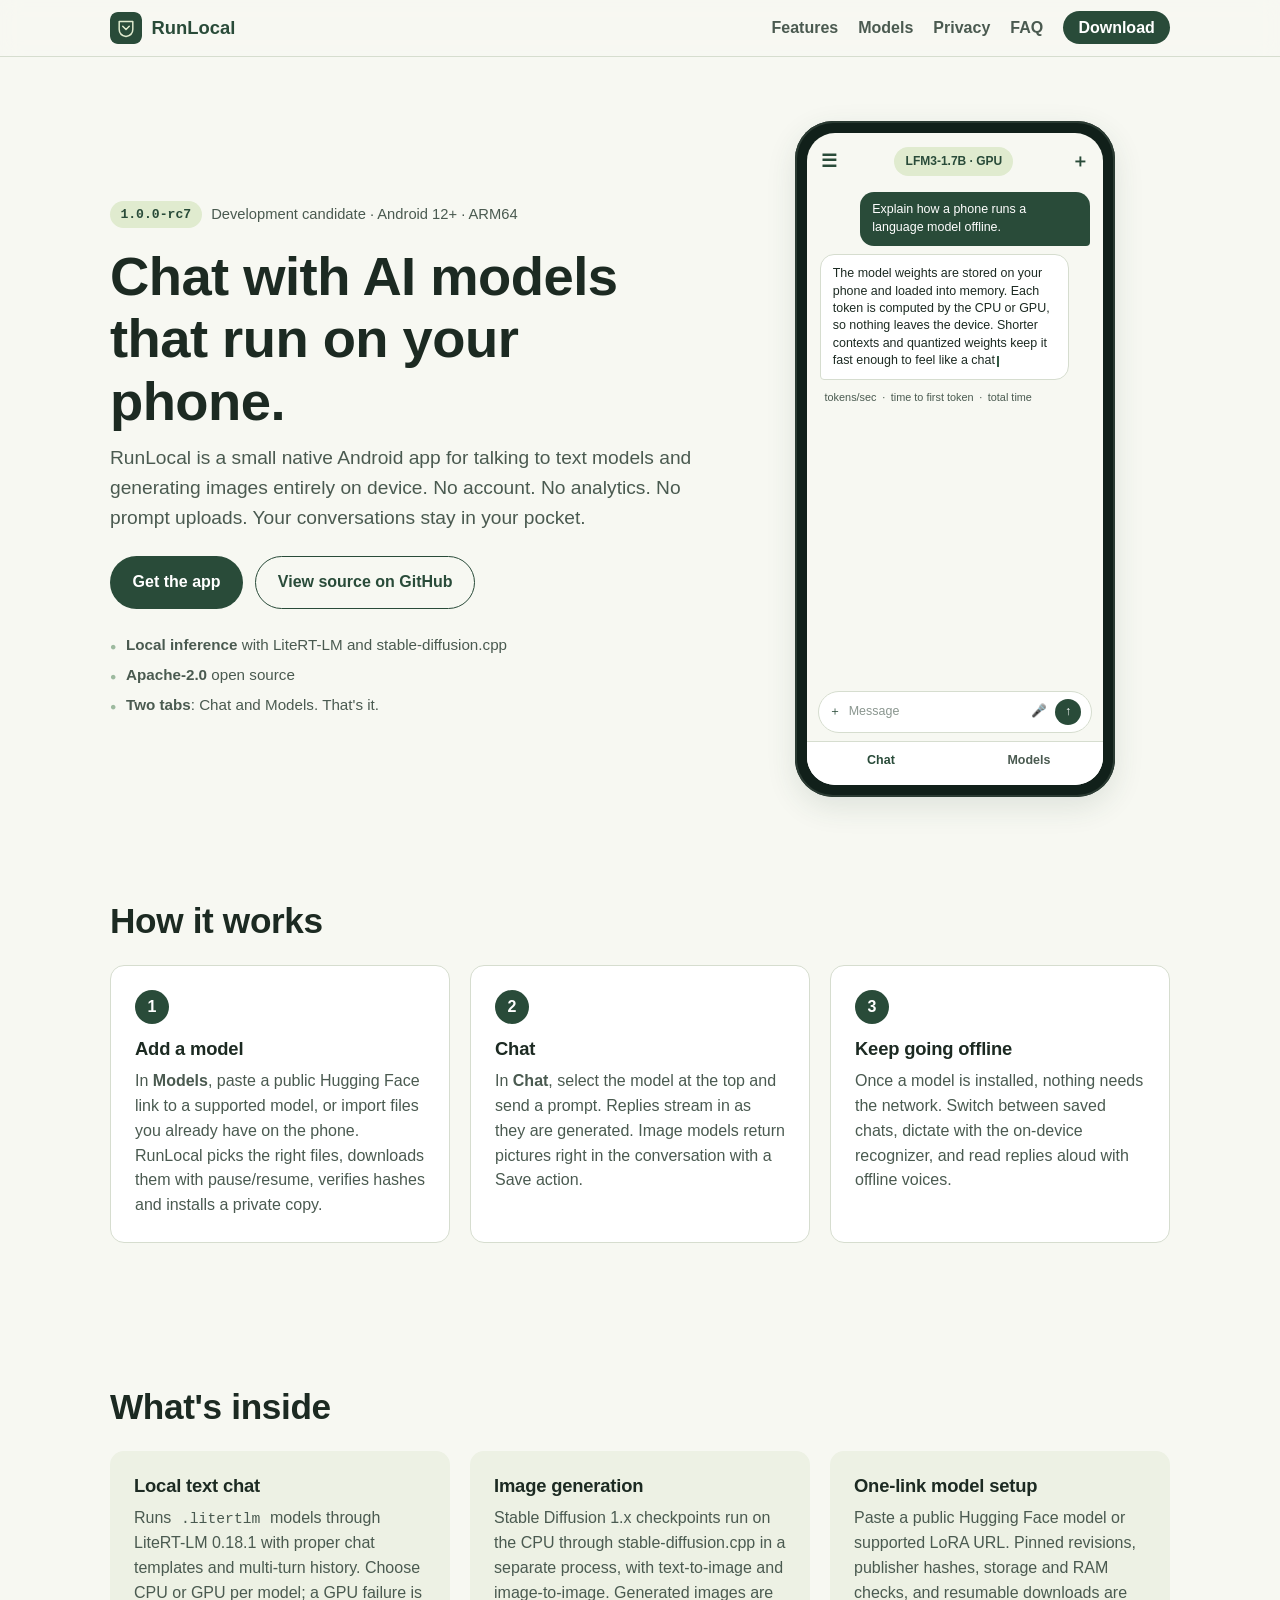
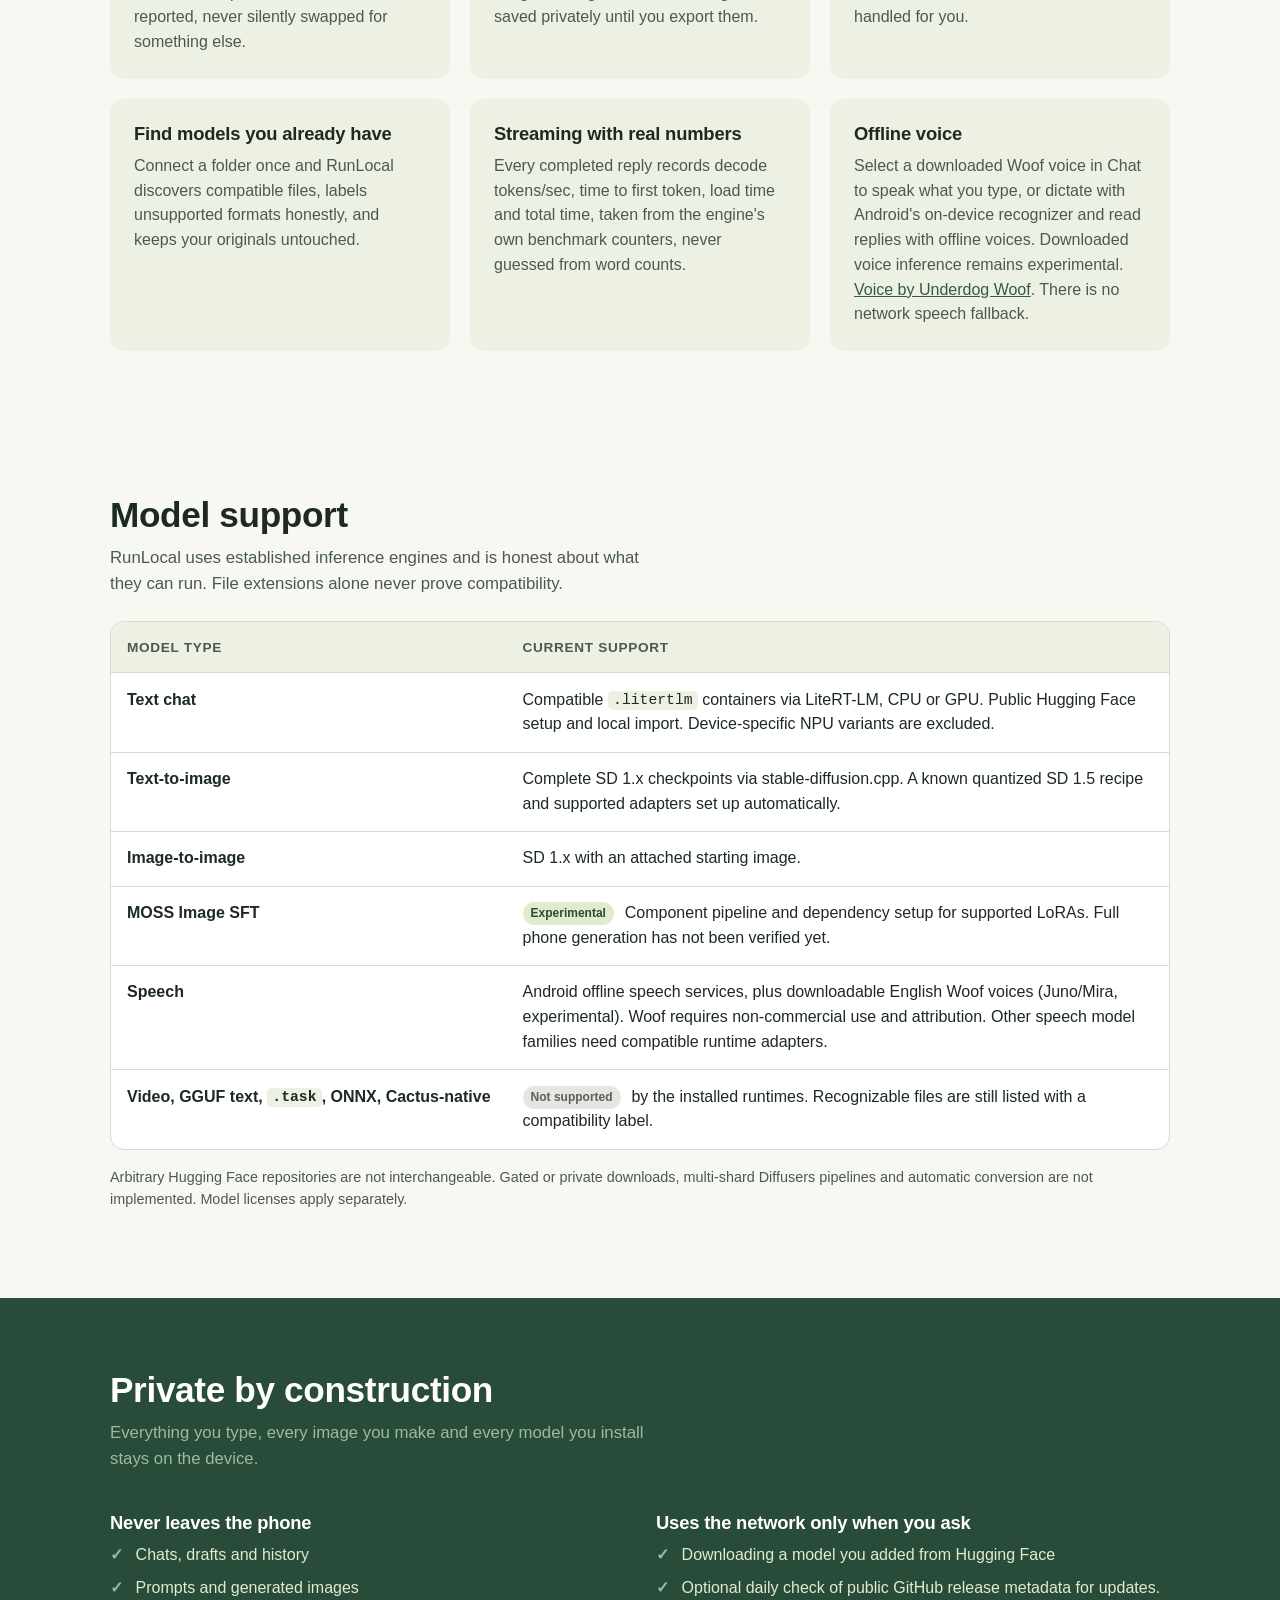
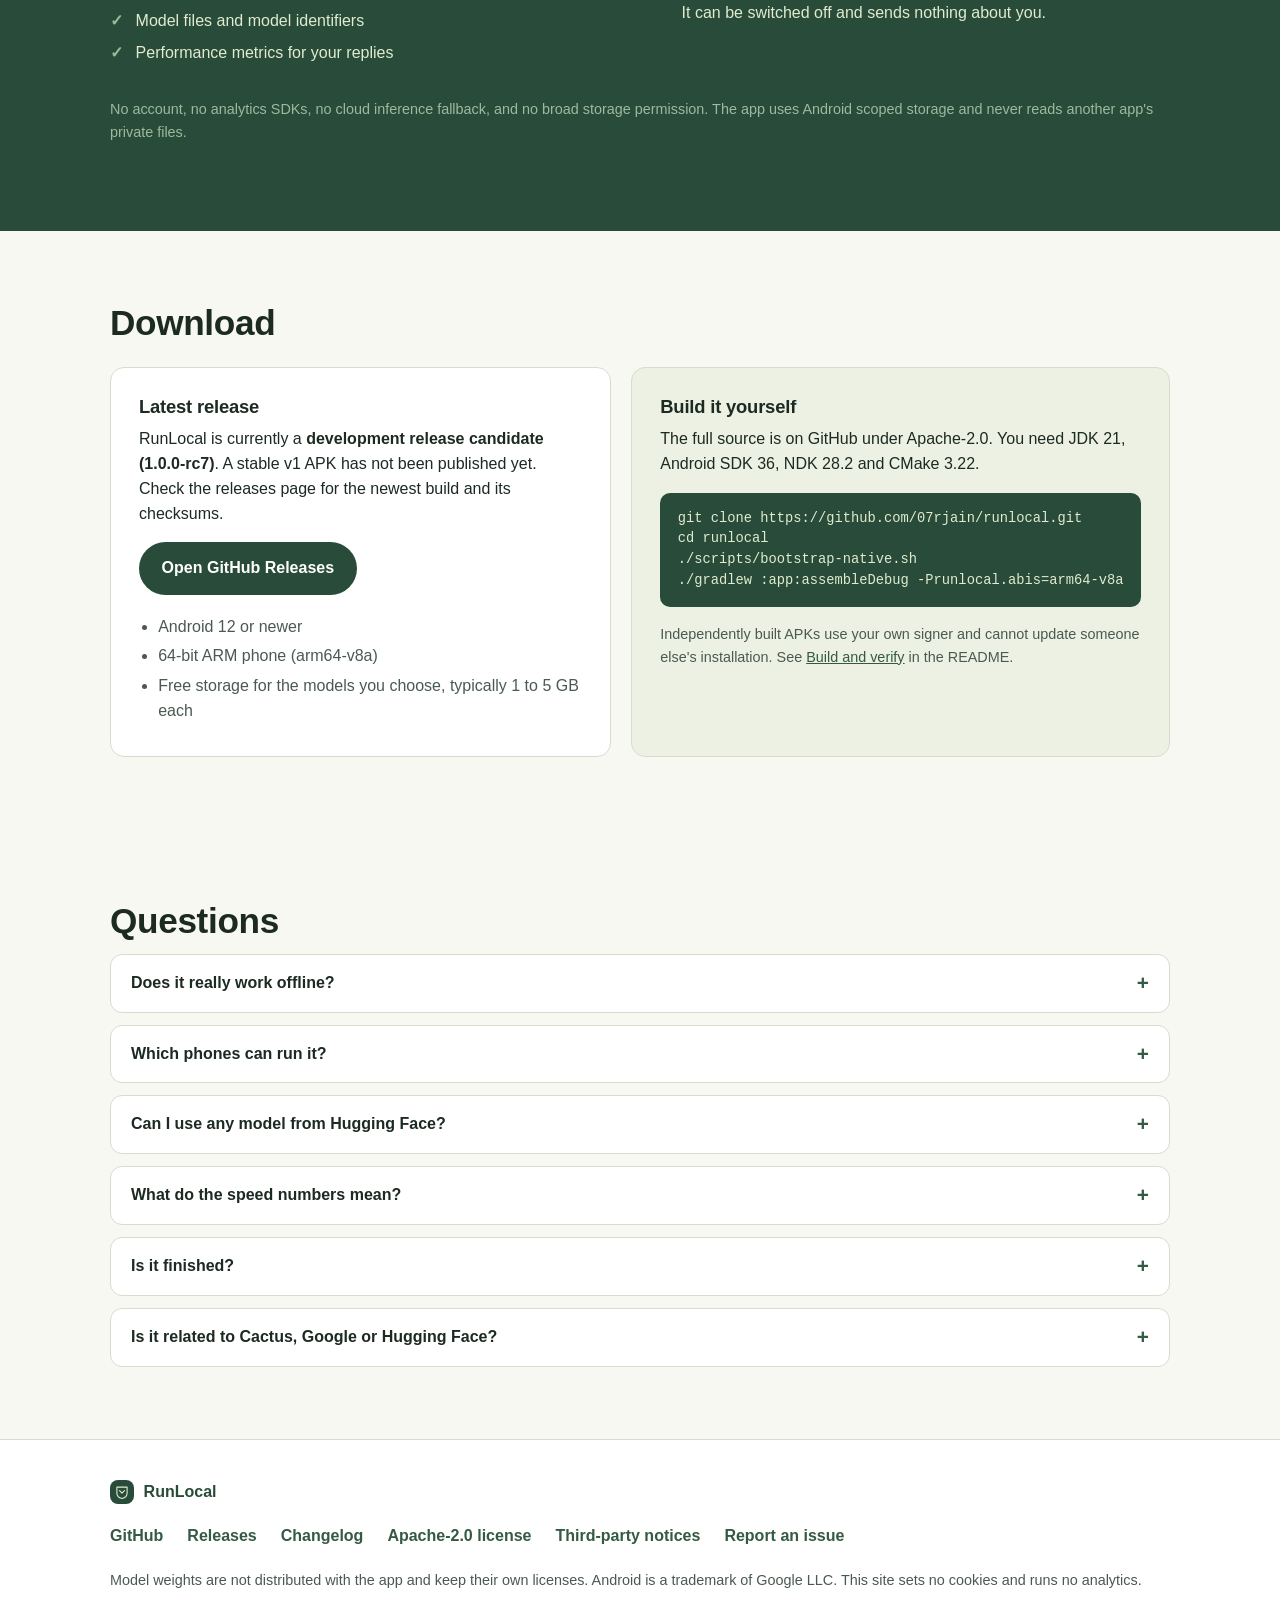
==== website/index.html @ 295b90ae "Add rc7 unified model library and offline voice chat Bring text, image and voice model selection int" ====
<!doctype html>
<html lang="en">
<head>
  <meta charset="utf-8">
  <meta name="viewport" content="width=device-width, initial-scale=1">
  <title>RunLocal · Chat with AI models that run on your phone</title>
  <meta name="description" content="RunLocal is a small, open-source Android app for chatting with text and image models that run entirely on your phone. No account, no analytics, no cloud inference.">
  <meta name="color-scheme" content="light">
  <meta name="theme-color" content="#294B39">
  <meta property="og:type" content="website">
  <meta property="og:title" content="RunLocal · On-device AI chat for Android">
  <meta property="og:description" content="Open-source Android app for running text and image models locally. No account, no analytics, no cloud inference.">
  <meta property="og:image" content="https://07rjain.github.io/runlocal/social-card.svg">
  <meta name="twitter:card" content="summary_large_image">
  <link rel="icon" href="favicon.svg" type="image/svg+xml">
  <link rel="canonical" href="https://07rjain.github.io/runlocal/">
  <link rel="stylesheet" href="styles.css">
</head>
<body>
  <a class="skip-link" href="#main">Skip to content</a>

  <header class="site-header">
    <nav class="nav" aria-label="Primary">
      <a class="brand" href="#top">
        <img src="favicon.svg" alt="" width="32" height="32">
        <span>RunLocal</span>
      </a>
      <ul class="nav-links">
        <li><a href="#features">Features</a></li>
        <li><a href="#models">Models</a></li>
        <li><a href="#privacy">Privacy</a></li>
        <li><a href="#faq">FAQ</a></li>
        <li><a class="nav-cta" href="#download">Download</a></li>
      </ul>
    </nav>
  </header>

  <main id="main">
    <section class="hero" id="top">
      <div class="hero-copy">
        <p class="eyebrow">
          <span class="pill">1.0.0-rc7</span>
          <span>Development candidate · Android 12+ · ARM64</span>
        </p>
        <h1>Chat with AI models that run on your phone.</h1>
        <p class="lede">
          RunLocal is a small native Android app for talking to text models and generating images
          entirely on device. No account. No analytics. No prompt uploads. Your conversations stay
          in your pocket.
        </p>
        <div class="actions">
          <a class="button primary" href="#download">Get the app</a>
          <a class="button ghost" href="https://github.com/07rjain/runlocal" rel="noopener">View source on GitHub</a>
        </div>
        <ul class="hero-facts" aria-label="Key facts">
          <li><strong>Local inference</strong> with LiteRT-LM and stable-diffusion.cpp</li>
          <li><strong>Apache-2.0</strong> open source</li>
          <li><strong>Two tabs</strong>: Chat and Models. That's it.</li>
        </ul>
      </div>

      <div class="hero-visual" aria-hidden="true">
        <div class="phone">
          <div class="phone-screen">
            <div class="app-bar">
              <span class="app-bar-icon">☰</span>
              <span class="model-chip">LFM3-1.7B · GPU</span>
              <span class="app-bar-icon">＋</span>
            </div>
            <div class="messages">
              <div class="msg user">Explain how a phone runs a language model offline.</div>
              <div class="msg bot">
                The model weights are stored on your phone and loaded into memory. Each token is
                computed by the CPU or GPU, so nothing leaves the device. Shorter contexts and
                quantized weights keep it fast enough to feel like a chat<span class="cursor"></span>
              </div>
              <div class="metrics">
                <span>tokens/sec</span><span>·</span><span>time to first token</span><span>·</span><span>total time</span>
              </div>
            </div>
            <div class="composer">
              <span class="composer-icon">＋</span>
              <span class="composer-input">Message</span>
              <span class="composer-icon">🎤</span>
              <span class="composer-send">↑</span>
            </div>
            <div class="tabs">
              <span class="tab active">Chat</span>
              <span class="tab">Models</span>
            </div>
          </div>
        </div>
      </div>
    </section>

    <section class="steps" aria-labelledby="how-title">
      <h2 id="how-title">How it works</h2>
      <ol class="step-list">
        <li>
          <span class="step-num">1</span>
          <h3>Add a model</h3>
          <p>In <strong>Models</strong>, paste a public Hugging Face link to a supported model, or import files you already have on the phone. RunLocal picks the right files, downloads them with pause/resume, verifies hashes and installs a private copy.</p>
        </li>
        <li>
          <span class="step-num">2</span>
          <h3>Chat</h3>
          <p>In <strong>Chat</strong>, select the model at the top and send a prompt. Replies stream in as they are generated. Image models return pictures right in the conversation with a Save action.</p>
        </li>
        <li>
          <span class="step-num">3</span>
          <h3>Keep going offline</h3>
          <p>Once a model is installed, nothing needs the network. Switch between saved chats, dictate with the on-device recognizer, and read replies aloud with offline voices.</p>
        </li>
      </ol>
    </section>

    <section class="features" id="features" aria-labelledby="features-title">
      <h2 id="features-title">What's inside</h2>
      <div class="feature-grid">
        <article class="feature">
          <h3>Local text chat</h3>
          <p>Runs <code>.litertlm</code> models through LiteRT-LM 0.18.1 with proper chat templates and multi-turn history. Choose CPU or GPU per model; a GPU failure is reported, never silently swapped for something else.</p>
        </article>
        <article class="feature">
          <h3>Image generation</h3>
          <p>Stable Diffusion 1.x checkpoints run on the CPU through stable-diffusion.cpp in a separate process, with text-to-image and image-to-image. Generated images are saved privately until you export them.</p>
        </article>
        <article class="feature">
          <h3>One-link model setup</h3>
          <p>Paste a public Hugging Face model or supported LoRA URL. Pinned revisions, publisher hashes, storage and RAM checks, and resumable downloads are handled for you.</p>
        </article>
        <article class="feature">
          <h3>Find models you already have</h3>
          <p>Connect a folder once and RunLocal discovers compatible files, labels unsupported formats honestly, and keeps your originals untouched.</p>
        </article>
        <article class="feature">
          <h3>Streaming with real numbers</h3>
          <p>Every completed reply records decode tokens/sec, time to first token, load time and total time, taken from the engine's own benchmark counters, never guessed from word counts.</p>
        </article>
        <article class="feature">
          <h3>Offline voice</h3>
          <p>Select a downloaded Woof voice in Chat to speak what you type, or dictate with Android's on-device recognizer and read replies with offline voices. Downloaded voice inference remains experimental. <a href="https://underdog.ai">Voice by Underdog Woof</a>. There is no network speech fallback.</p>
        </article>
      </div>
    </section>

    <section class="models" id="models" aria-labelledby="models-title">
      <h2 id="models-title">Model support</h2>
      <p class="section-intro">RunLocal uses established inference engines and is honest about what they can run. File extensions alone never prove compatibility.</p>
      <div class="table-wrap">
        <table>
          <thead>
            <tr><th scope="col">Model type</th><th scope="col">Current support</th></tr>
          </thead>
          <tbody>
            <tr>
              <th scope="row">Text chat</th>
              <td>Compatible <code>.litertlm</code> containers via LiteRT-LM, CPU or GPU. Public Hugging Face setup and local import. Device-specific NPU variants are excluded.</td>
            </tr>
            <tr>
              <th scope="row">Text-to-image</th>
              <td>Complete SD 1.x checkpoints via stable-diffusion.cpp. A known quantized SD 1.5 recipe and supported adapters set up automatically.</td>
            </tr>
            <tr>
              <th scope="row">Image-to-image</th>
              <td>SD 1.x with an attached starting image.</td>
            </tr>
            <tr>
              <th scope="row">MOSS Image SFT</th>
              <td><span class="tag">Experimental</span> Component pipeline and dependency setup for supported LoRAs. Full phone generation has not been verified yet.</td>
            </tr>
            <tr>
              <th scope="row">Speech</th>
              <td>Android offline speech services, plus downloadable English Woof voices (Juno/Mira, experimental). Woof requires non-commercial use and attribution. Other speech model families need compatible runtime adapters.</td>
            </tr>
            <tr>
              <th scope="row">Video, GGUF text, <code>.task</code>, ONNX, Cactus-native</th>
              <td><span class="tag muted">Not supported</span> by the installed runtimes. Recognizable files are still listed with a compatibility label.</td>
            </tr>
          </tbody>
        </table>
      </div>
      <p class="fine-print">Arbitrary Hugging Face repositories are not interchangeable. Gated or private downloads, multi-shard Diffusers pipelines and automatic conversion are not implemented. Model licenses apply separately.</p>
    </section>

    <section class="privacy" id="privacy" aria-labelledby="privacy-title">
      <div class="privacy-inner">
        <h2 id="privacy-title">Private by construction</h2>
        <p class="section-intro">Everything you type, every image you make and every model you install stays on the device.</p>
        <div class="privacy-cols">
          <div>
            <h3>Never leaves the phone</h3>
            <ul class="check-list">
              <li>Chats, drafts and history</li>
              <li>Prompts and generated images</li>
              <li>Model files and model identifiers</li>
              <li>Performance metrics for your replies</li>
            </ul>
          </div>
          <div>
            <h3>Uses the network only when you ask</h3>
            <ul class="check-list">
              <li>Downloading a model you added from Hugging Face</li>
              <li>Optional daily check of public GitHub release metadata for updates. It can be switched off and sends nothing about you.</li>
            </ul>
          </div>
        </div>
        <p class="fine-print">No account, no analytics SDKs, no cloud inference fallback, and no broad storage permission. The app uses Android scoped storage and never reads another app's private files.</p>
      </div>
    </section>

    <section class="download" id="download" aria-labelledby="download-title">
      <h2 id="download-title">Download</h2>
      <div class="download-grid">
        <div class="download-card" id="release-card">
          <h3>Latest release</h3>
          <p id="release-status">RunLocal is currently a <strong>development release candidate (1.0.0-rc7)</strong>. A stable v1 APK has not been published yet. Check the releases page for the newest build and its checksums.</p>
          <div class="actions">
            <a class="button primary" id="release-link" href="https://github.com/07rjain/runlocal/releases" rel="noopener">Open GitHub Releases</a>
          </div>
          <ul class="requirements">
            <li>Android 12 or newer</li>
            <li>64-bit ARM phone (arm64-v8a)</li>
            <li>Free storage for the models you choose, typically 1 to 5 GB each</li>
          </ul>
        </div>
        <div class="download-card alt">
          <h3>Build it yourself</h3>
          <p>The full source is on GitHub under Apache-2.0. You need JDK 21, Android SDK 36, NDK 28.2 and CMake 3.22.</p>
<pre><code>git clone https://github.com/07rjain/runlocal.git
cd runlocal
./scripts/bootstrap-native.sh
./gradlew :app:assembleDebug -Prunlocal.abis=arm64-v8a</code></pre>
          <p class="fine-print">Independently built APKs use your own signer and cannot update someone else's installation. See <a href="https://github.com/07rjain/runlocal/blob/main/README.md#build-and-verify" rel="noopener">Build and verify</a> in the README.</p>
        </div>
      </div>
    </section>

    <section class="faq" id="faq" aria-labelledby="faq-title">
      <h2 id="faq-title">Questions</h2>
      <details>
        <summary>Does it really work offline?</summary>
        <p>Yes. Once a model is installed, text chat, image generation, dictation and read-aloud all work in airplane mode. The network is only used when you add a model from Hugging Face, or for the optional update check that you can disable.</p>
      </details>
      <details>
        <summary>Which phones can run it?</summary>
        <p>Any 64-bit ARM phone on Android 12 or later can install it. How well a model runs depends on RAM, chipset and the model size. The app checks available memory before loading and tells you when a model is too large instead of crashing silently. Current testing targets the Motorola Edge 60 Pro; physical-device acceptance is still in progress.</p>
      </details>
      <details>
        <summary>Can I use any model from Hugging Face?</summary>
        <p>No. Text models must be <code>.litertlm</code> containers for LiteRT-LM, and image models must be complete SD 1.x checkpoints or supported adapters with a matching base. RunLocal reads public repositories, chooses the right files and verifies them, but it does not convert formats or run repository code.</p>
      </details>
      <details>
        <summary>What do the speed numbers mean?</summary>
        <p>Each finished reply shows decode tokens per second, time to first token and total time. These come from the LiteRT-LM runtime's own benchmark counters for that reply. When a model or backend does not report them, the app says "unavailable" rather than estimating.</p>
      </details>
      <details>
        <summary>Is it finished?</summary>
        <p>Not yet. The current build is a release candidate. The code compiles, unit tests pass and APKs are verified for signing and alignment, but the acceptance checklist on a physical phone is still open. Read <a href="https://github.com/07rjain/runlocal/blob/main/V1-READINESS.md" rel="noopener">V1-READINESS.md</a> for exactly what remains.</p>
      </details>
      <details>
        <summary>Is it related to Cactus, Google or Hugging Face?</summary>
        <p>No. RunLocal is an independent project. It uses the open-source LiteRT-LM runtime and stable-diffusion.cpp, and downloads public files from Hugging Face when you ask it to. Cactus was studied during prototyping but none of its code is included.</p>
      </details>
    </section>
  </main>

  <footer class="site-footer">
    <div class="footer-inner">
      <div class="brand small">
        <img src="favicon.svg" alt="" width="24" height="24">
        <span>RunLocal</span>
      </div>
      <ul class="footer-links">
        <li><a href="https://github.com/07rjain/runlocal" rel="noopener">GitHub</a></li>
        <li><a href="https://github.com/07rjain/runlocal/releases" rel="noopener">Releases</a></li>
        <li><a href="https://github.com/07rjain/runlocal/blob/main/CHANGELOG.md" rel="noopener">Changelog</a></li>
        <li><a href="https://github.com/07rjain/runlocal/blob/main/LICENSE" rel="noopener">Apache-2.0 license</a></li>
        <li><a href="https://github.com/07rjain/runlocal/blob/main/THIRD_PARTY_NOTICES.md" rel="noopener">Third-party notices</a></li>
        <li><a href="https://github.com/07rjain/runlocal/issues" rel="noopener">Report an issue</a></li>
      </ul>
      <p class="fine-print">Model weights are not distributed with the app and keep their own licenses. Android is a trademark of Google LLC. This site sets no cookies and runs no analytics.</p>
    </div>
  </footer>

  <script src="release.js" defer></script>
</body>
</html>
---- website/styles.css ----
:root {
  --bg: #F7F8F2;
  --surface: #FFFFFF;
  --surface-2: #EDF1E4;
  --ink: #1C2A22;
  --ink-soft: #4A5A50;
  --green-900: #294B39;
  --green-700: #345A44;
  --green-300: #9DBA9F;
  --green-100: #E0EBCF;
  --line: #D6DDCF;
  --radius: 14px;
  --shadow: 0 10px 30px rgba(41, 75, 57, 0.12);
  --max: 1100px;
  --font: -apple-system, BlinkMacSystemFont, "Segoe UI", Roboto, "Helvetica Neue", Arial, sans-serif;
  --mono: ui-monospace, SFMono-Regular, Menlo, Consolas, monospace;
}

* { box-sizing: border-box; }

html { scroll-behavior: smooth; }

@media (prefers-reduced-motion: reduce) {
  html { scroll-behavior: auto; }
  *, *::before, *::after { animation: none !important; transition: none !important; }
}

body {
  margin: 0;
  font-family: var(--font);
  color: var(--ink);
  background: var(--bg);
  line-height: 1.55;
  -webkit-font-smoothing: antialiased;
}

a { color: var(--green-700); }
a:hover { color: var(--green-900); }

code {
  font-family: var(--mono);
  font-size: 0.92em;
  background: var(--surface-2);
  padding: 0.1em 0.35em;
  border-radius: 5px;
}

pre {
  margin: 1rem 0;
  padding: 1rem 1.1rem;
  background: var(--green-900);
  color: var(--green-100);
  border-radius: 10px;
  overflow-x: auto;
  font-size: 0.86rem;
  line-height: 1.5;
}
pre code { background: none; padding: 0; color: inherit; font-size: inherit; }

h1, h2, h3 { line-height: 1.15; margin: 0 0 0.6rem; letter-spacing: -0.01em; }
h1 { font-size: clamp(2.1rem, 4.5vw, 3.4rem); font-weight: 750; }
h2 { font-size: clamp(1.6rem, 3vw, 2.2rem); font-weight: 700; }
h3 { font-size: 1.15rem; font-weight: 650; }
p { margin: 0 0 1rem; }

.skip-link {
  position: absolute;
  left: -999px;
  top: 0.5rem;
  background: var(--green-900);
  color: #fff;
  padding: 0.5rem 0.9rem;
  border-radius: 8px;
  z-index: 100;
}
.skip-link:focus { left: 0.5rem; }

main > section, .steps, .features, .models, .download, .faq {
  max-width: var(--max);
  margin: 0 auto;
  padding: 4.5rem 1.25rem;
}

.section-intro { color: var(--ink-soft); max-width: 60ch; font-size: 1.05rem; }
.fine-print { color: var(--ink-soft); font-size: 0.9rem; }

/* Header */
.site-header {
  position: sticky;
  top: 0;
  z-index: 50;
  background: rgba(247, 248, 242, 0.88);
  backdrop-filter: blur(10px);
  border-bottom: 1px solid var(--line);
}
.nav {
  max-width: var(--max);
  margin: 0 auto;
  padding: 0.75rem 1.25rem;
  display: flex;
  align-items: center;
  justify-content: space-between;
  gap: 1rem;
}
.brand {
  display: inline-flex;
  align-items: center;
  gap: 0.6rem;
  font-weight: 750;
  font-size: 1.15rem;
  color: var(--green-900);
  text-decoration: none;
}
.brand img { border-radius: 8px; }
.brand.small { font-size: 1rem; }
.nav-links {
  list-style: none;
  margin: 0;
  padding: 0;
  display: flex;
  align-items: center;
  gap: 1.25rem;
}
.nav-links a { text-decoration: none; font-weight: 550; color: var(--ink-soft); }
.nav-links a:hover { color: var(--green-900); }
.nav-cta {
  background: var(--green-900);
  color: #fff !important;
  padding: 0.5rem 0.95rem;
  border-radius: 999px;
}
.nav-cta:hover { background: var(--green-700); }
@media (max-width: 720px) {
  .nav-links li:not(:last-child) { display: none; }
}

/* Buttons */
.actions { display: flex; flex-wrap: wrap; gap: 0.75rem; margin: 1.5rem 0; }
.button {
  display: inline-flex;
  align-items: center;
  justify-content: center;
  padding: 0.8rem 1.35rem;
  border-radius: 999px;
  font-weight: 600;
  text-decoration: none;
  border: 1.5px solid transparent;
  transition: transform 120ms ease, background 120ms ease;
}
.button:hover { transform: translateY(-1px); }
.button.primary { background: var(--green-900); color: #fff; }
.button.primary:hover { background: var(--green-700); }
.button.ghost { border-color: var(--green-900); color: var(--green-900); background: transparent; }
.button.ghost:hover { background: var(--green-100); }

/* Hero */
.hero {
  display: grid;
  grid-template-columns: 1.15fr 0.85fr;
  align-items: center;
  gap: 3rem;
  padding-top: 4rem;
}
@media (max-width: 860px) {
  .hero { grid-template-columns: 1fr; padding-top: 2.5rem; }
  .hero-visual { order: 2; }
}
.eyebrow {
  display: flex;
  flex-wrap: wrap;
  align-items: center;
  gap: 0.6rem;
  color: var(--ink-soft);
  font-size: 0.92rem;
  margin-bottom: 1.1rem;
}
.pill {
  background: var(--green-100);
  color: var(--green-900);
  font-weight: 700;
  padding: 0.2rem 0.65rem;
  border-radius: 999px;
  font-family: var(--mono);
  font-size: 0.82rem;
}
.lede { font-size: 1.2rem; color: var(--ink-soft); max-width: 56ch; }
.hero-facts {
  list-style: none;
  padding: 0;
  margin: 0;
  display: grid;
  gap: 0.4rem;
  color: var(--ink-soft);
  font-size: 0.95rem;
}
.hero-facts li::before { content: "●"; color: var(--green-300); margin-right: 0.6rem; font-size: 0.7em; }

/* Phone mockup */
.hero-visual { display: flex; justify-content: center; }
.phone {
  width: min(320px, 85vw);
  aspect-ratio: 9 / 19;
  background: #11201A;
  border-radius: 38px;
  padding: 12px;
  box-shadow: var(--shadow), inset 0 0 0 2px #2b3b33;
}
.phone-screen {
  background: var(--bg);
  border-radius: 28px;
  height: 100%;
  display: flex;
  flex-direction: column;
  overflow: hidden;
  font-size: 0.78rem;
}
.app-bar {
  display: flex;
  align-items: center;
  justify-content: space-between;
  padding: 0.9rem 0.9rem 0.6rem;
  color: var(--green-900);
  font-weight: 700;
}
.app-bar-icon { font-size: 1.1rem; }
.model-chip {
  background: var(--green-100);
  padding: 0.3rem 0.7rem;
  border-radius: 999px;
  font-size: 0.75rem;
}
.messages { flex: 1; padding: 0.4rem 0.8rem; display: flex; flex-direction: column; gap: 0.55rem; overflow: hidden; }
.msg { padding: 0.6rem 0.75rem; border-radius: 14px; line-height: 1.4; }
.msg.user { align-self: flex-end; background: var(--green-900); color: #fff; max-width: 85%; border-bottom-right-radius: 4px; }
.msg.bot { align-self: flex-start; background: var(--surface); border: 1px solid var(--line); max-width: 92%; border-bottom-left-radius: 4px; }
.cursor {
  display: inline-block;
  width: 2px;
  height: 0.95em;
  background: var(--green-700);
  vertical-align: text-bottom;
  margin-left: 2px;
  animation: blink 1s steps(1) infinite;
}
@keyframes blink { 50% { opacity: 0; } }
.metrics {
  align-self: flex-start;
  display: flex;
  gap: 0.35rem;
  color: var(--ink-soft);
  font-size: 0.68rem;
  padding-left: 0.3rem;
}
.composer {
  margin: 0.5rem 0.7rem;
  display: flex;
  align-items: center;
  gap: 0.5rem;
  background: var(--surface);
  border: 1px solid var(--line);
  border-radius: 999px;
  padding: 0.45rem 0.6rem;
}
.composer-input { flex: 1; color: #8a968f; }
.composer-icon { color: var(--green-900); }
.composer-send {
  width: 26px; height: 26px; border-radius: 50%;
  background: var(--green-900); color: #fff;
  display: inline-flex; align-items: center; justify-content: center; font-weight: 700;
}
.tabs {
  display: flex;
  border-top: 1px solid var(--line);
  background: var(--surface);
  padding: 0.55rem 0 0.9rem;
}
.tab { flex: 1; text-align: center; color: var(--ink-soft); font-weight: 600; }
.tab.active { color: var(--green-900); }

/* Steps */
.steps { padding-top: 2rem; }
.step-list {
  list-style: none;
  padding: 0;
  margin: 1.5rem 0 0;
  display: grid;
  grid-template-columns: repeat(3, 1fr);
  gap: 1.25rem;
}
@media (max-width: 860px) { .step-list { grid-template-columns: 1fr; } }
.step-list li {
  background: var(--surface);
  border: 1px solid var(--line);
  border-radius: var(--radius);
  padding: 1.5rem;
}
.step-num {
  display: inline-flex;
  width: 34px; height: 34px;
  border-radius: 50%;
  align-items: center; justify-content: center;
  background: var(--green-900);
  color: #fff;
  font-weight: 700;
  margin-bottom: 0.9rem;
}
.step-list p { margin: 0; color: var(--ink-soft); }

/* Features */
.feature-grid {
  display: grid;
  grid-template-columns: repeat(3, 1fr);
  gap: 1.25rem;
  margin-top: 1.5rem;
}
@media (max-width: 900px) { .feature-grid { grid-template-columns: repeat(2, 1fr); } }
@media (max-width: 600px) { .feature-grid { grid-template-columns: 1fr; } }
.feature {
  background: var(--surface-2);
  border-radius: var(--radius);
  padding: 1.5rem;
}
.feature p { margin: 0; color: var(--ink-soft); }

/* Models table */
.table-wrap { overflow-x: auto; margin-top: 1.5rem; border: 1px solid var(--line); border-radius: var(--radius); background: var(--surface); }
table { width: 100%; border-collapse: collapse; min-width: 560px; }
th, td { text-align: left; padding: 0.9rem 1rem; vertical-align: top; border-bottom: 1px solid var(--line); }
thead th { background: var(--surface-2); font-size: 0.85rem; text-transform: uppercase; letter-spacing: 0.05em; color: var(--ink-soft); }
tbody tr:last-child th, tbody tr:last-child td { border-bottom: none; }
tbody th { font-weight: 650; white-space: nowrap; }
.tag {
  display: inline-block;
  background: var(--green-100);
  color: var(--green-900);
  font-size: 0.75rem;
  font-weight: 700;
  padding: 0.15rem 0.5rem;
  border-radius: 999px;
  margin-right: 0.4rem;
  vertical-align: middle;
}
.tag.muted { background: #E6E6E1; color: #5A5F5B; }
.models .fine-print { margin-top: 1rem; }

/* Privacy */
.privacy { max-width: none; padding: 0; background: var(--green-900); color: var(--green-100); }
.privacy-inner { max-width: var(--max); margin: 0 auto; padding: 4.5rem 1.25rem; }
.privacy h2 { color: #fff; }
.privacy .section-intro, .privacy .fine-print { color: var(--green-300); }
.privacy .fine-print { margin-top: 2rem; }
.privacy h3 { color: #fff; margin-top: 1.5rem; }
.privacy-cols { display: grid; grid-template-columns: 1fr 1fr; gap: 2rem; }
@media (max-width: 720px) { .privacy-cols { grid-template-columns: 1fr; } }
.check-list { list-style: none; padding: 0; margin: 0; display: grid; gap: 0.5rem; }
.check-list li { padding-left: 1.6rem; position: relative; }
.check-list li::before {
  content: "✓";
  position: absolute; left: 0; top: 0;
  color: var(--green-300);
  font-weight: 700;
}

/* Download */
.download-grid { display: grid; grid-template-columns: 1fr 1fr; gap: 1.25rem; margin-top: 1.5rem; }
@media (max-width: 860px) { .download-grid { grid-template-columns: 1fr; } }
.download-card {
  background: var(--surface);
  border: 1px solid var(--line);
  border-radius: var(--radius);
  padding: 1.75rem;
}
.download-card.alt { background: var(--surface-2); }
.download-card .actions { margin: 1rem 0 1.25rem; }
.requirements { margin: 0; padding-left: 1.2rem; color: var(--ink-soft); }
.requirements li { margin-bottom: 0.3rem; }
.release-meta { color: var(--ink-soft); font-size: 0.9rem; margin-top: -0.5rem; }

/* FAQ */
.faq details {
  background: var(--surface);
  border: 1px solid var(--line);
  border-radius: 12px;
  padding: 0 1.25rem;
  margin-top: 0.75rem;
}
.faq summary {
  cursor: pointer;
  font-weight: 650;
  padding: 1rem 0;
  list-style: none;
  display: flex;
  justify-content: space-between;
  align-items: center;
  gap: 1rem;
}
.faq summary::-webkit-details-marker { display: none; }
.faq summary::after { content: "+"; color: var(--green-700); font-size: 1.3rem; line-height: 1; }
.faq details[open] summary::after { content: "–"; }
.faq details p { color: var(--ink-soft); padding-bottom: 1rem; margin: 0; }

/* Footer */
.site-footer { border-top: 1px solid var(--line); background: var(--surface); }
.footer-inner { max-width: var(--max); margin: 0 auto; padding: 2.5rem 1.25rem; display: grid; gap: 1.25rem; }
.footer-links { list-style: none; padding: 0; margin: 0; display: flex; flex-wrap: wrap; gap: 0.5rem 1.5rem; }
.footer-links a { text-decoration: none; font-weight: 550; }
.footer-links a:hover { text-decoration: underline; }
.site-footer .fine-print { margin: 0; }
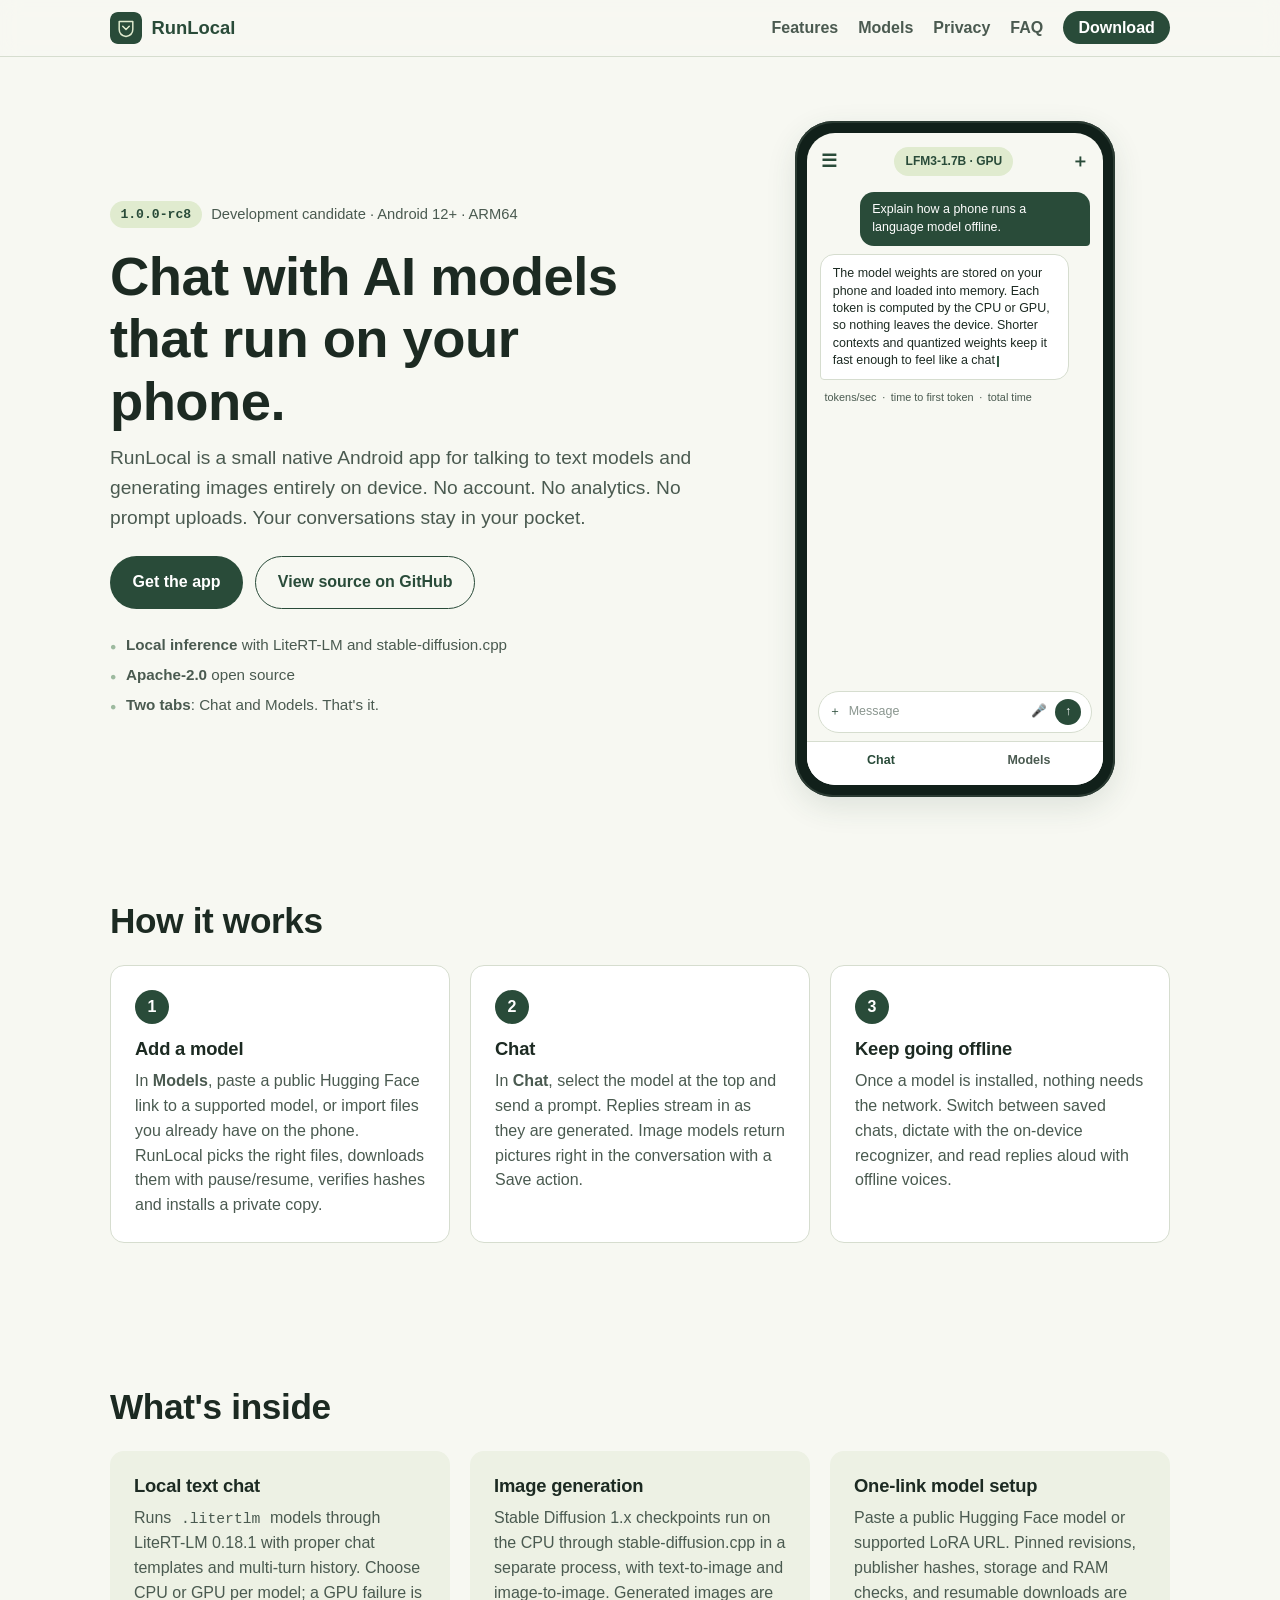
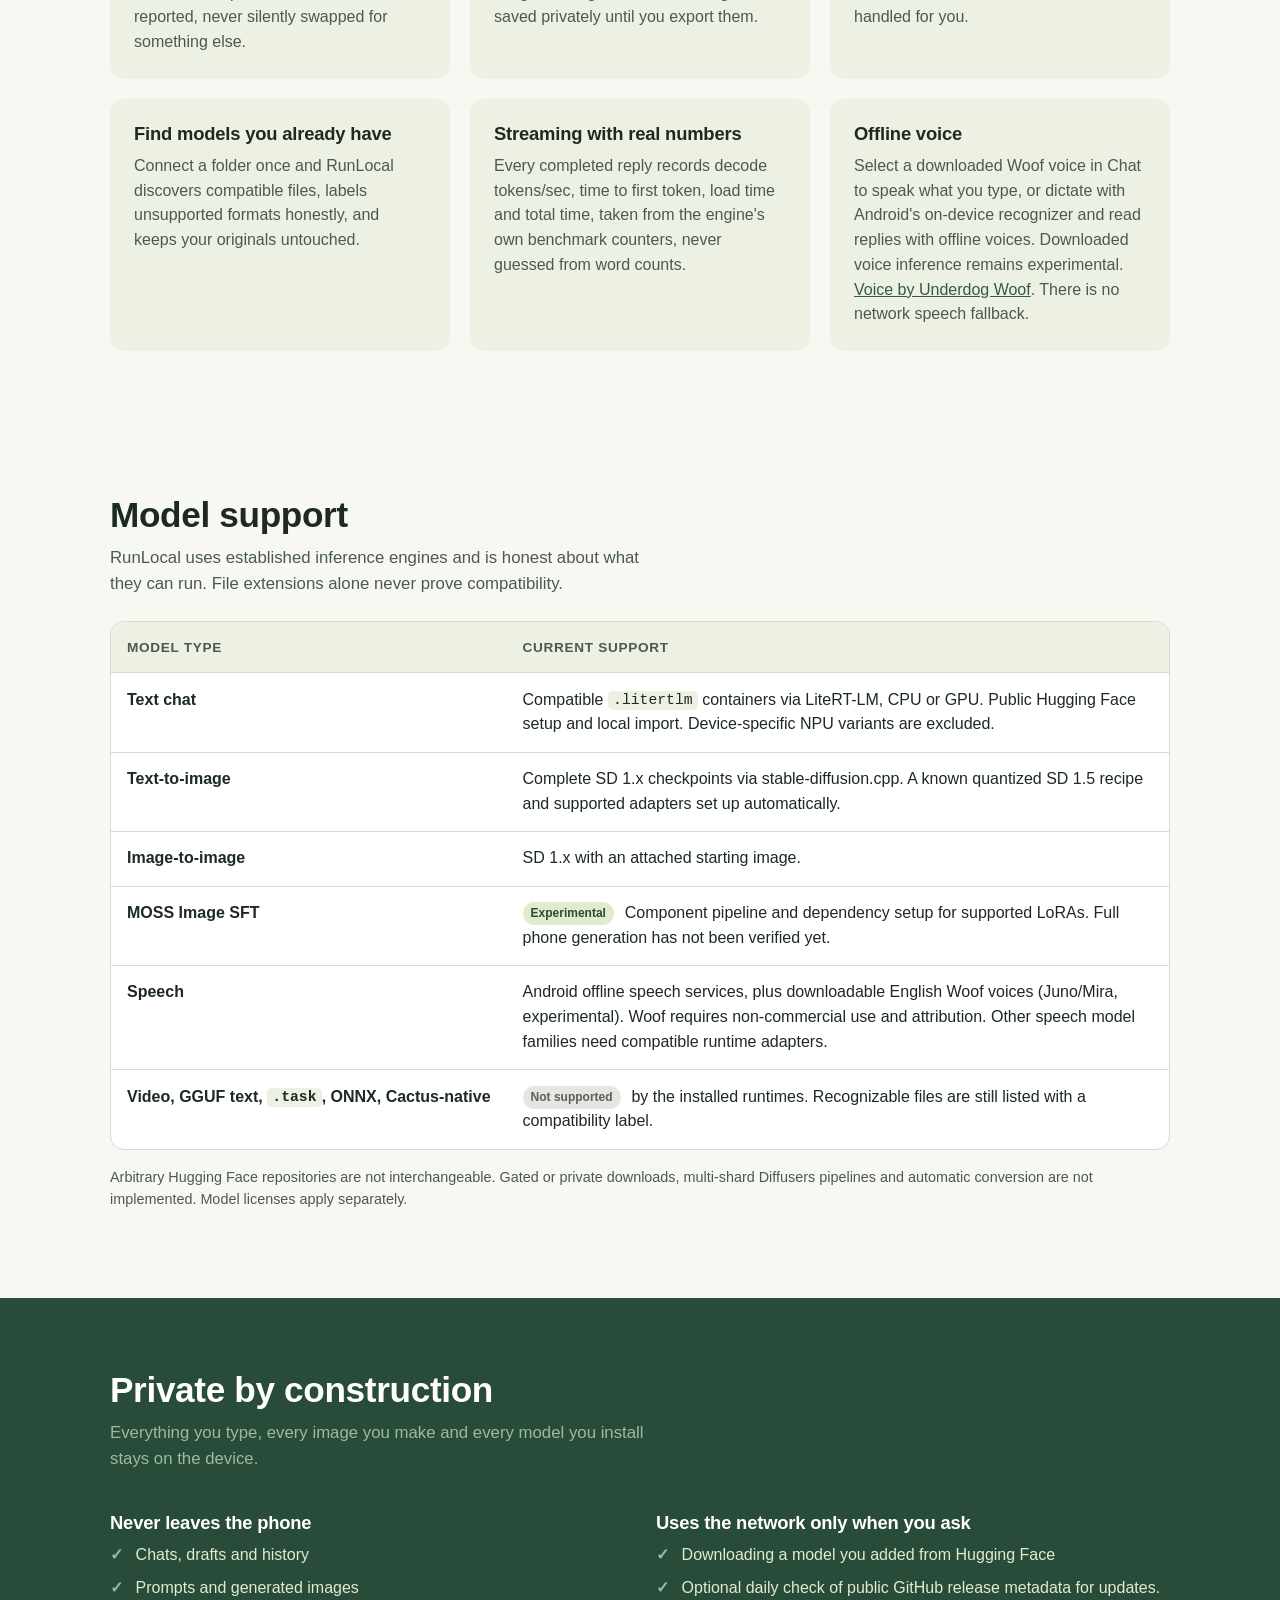
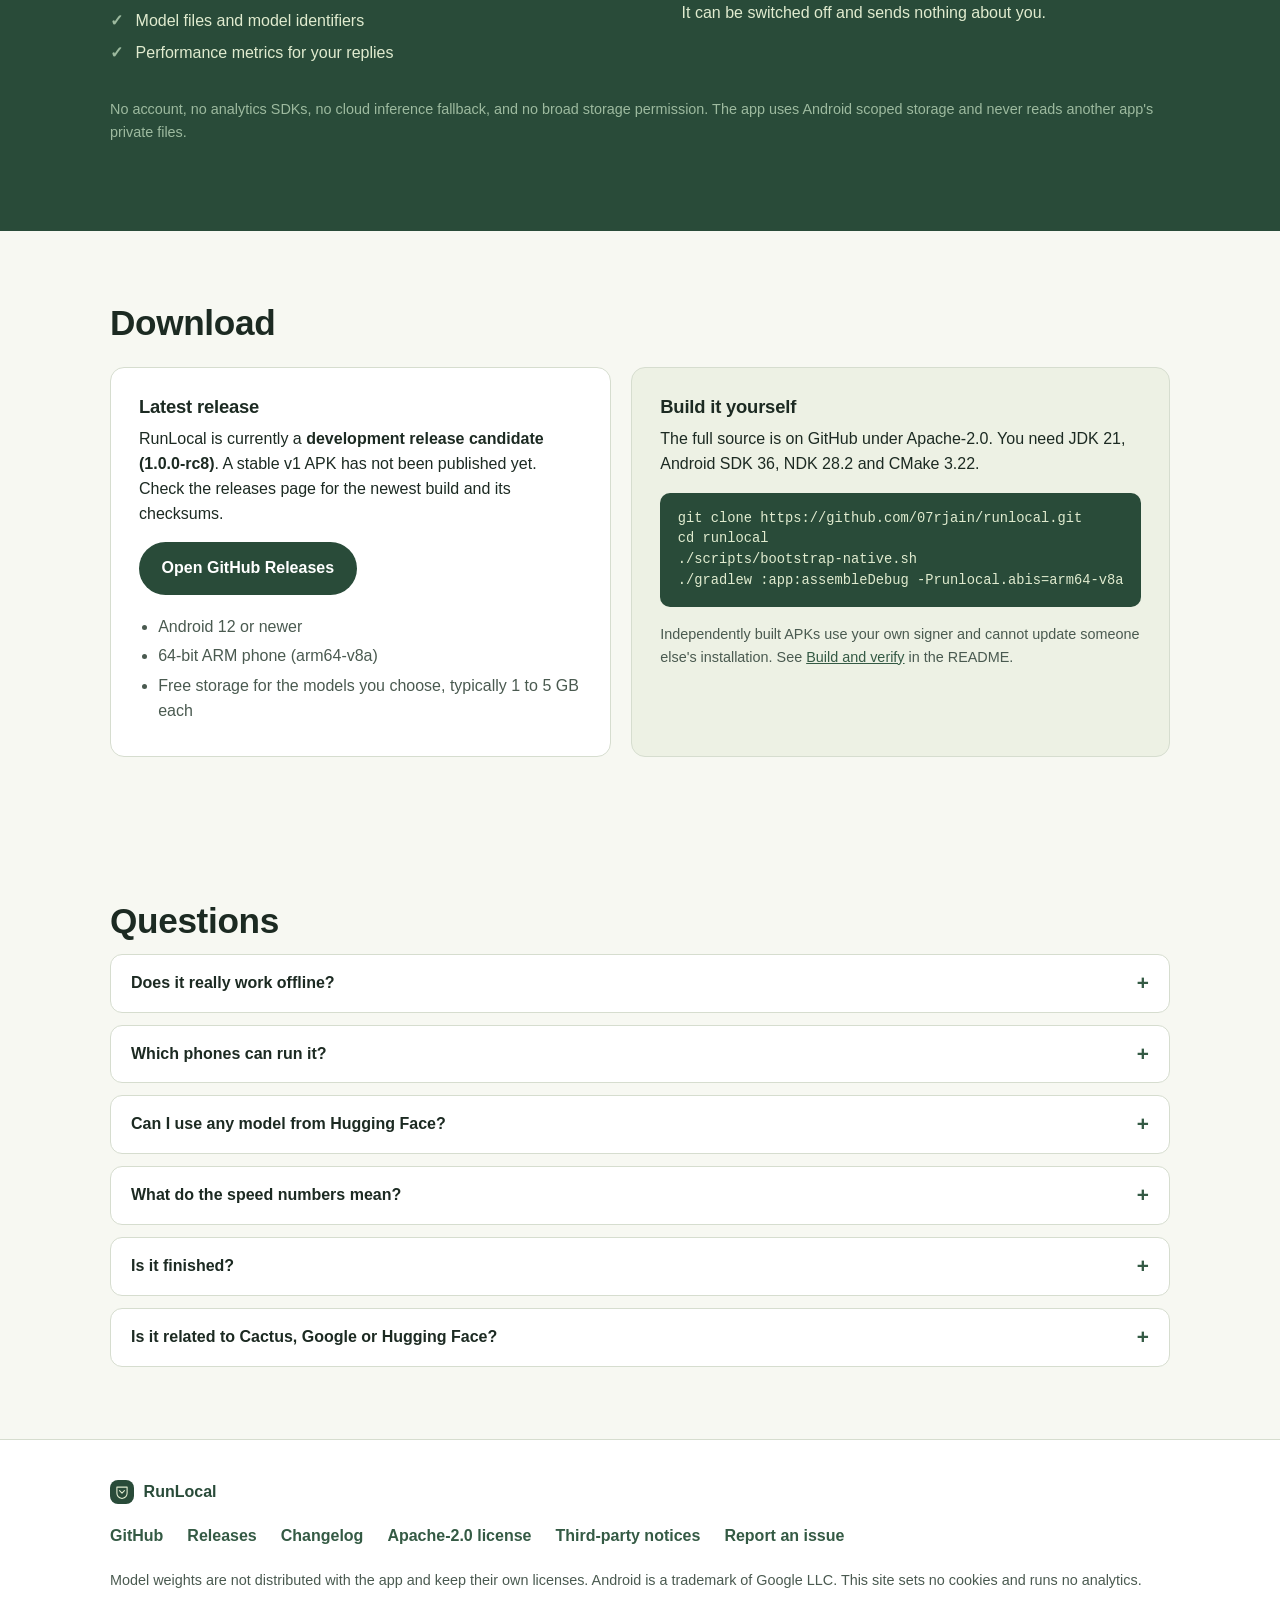
==== commit 5ea8d44d: "Add opt-in release candidate updates for rc8" ====
--- a/website/index.html
+++ b/website/index.html
@@ -39,7 +39,7 @@
     <section class="hero" id="top">
       <div class="hero-copy">
         <p class="eyebrow">
-          <span class="pill">1.0.0-rc7</span>
+          <span class="pill">1.0.0-rc8</span>
           <span>Development candidate · Android 12+ · ARM64</span>
         </p>
         <h1>Chat with AI models that run on your phone.</h1>
@@ -214,7 +214,7 @@
       <div class="download-grid">
         <div class="download-card" id="release-card">
           <h3>Latest release</h3>
-          <p id="release-status">RunLocal is currently a <strong>development release candidate (1.0.0-rc7)</strong>. A stable v1 APK has not been published yet. Check the releases page for the newest build and its checksums.</p>
+          <p id="release-status">RunLocal is currently a <strong>development release candidate (1.0.0-rc8)</strong>. A stable v1 APK has not been published yet. Check the releases page for the newest build and its checksums.</p>
           <div class="actions">
             <a class="button primary" id="release-link" href="https://github.com/07rjain/runlocal/releases" rel="noopener">Open GitHub Releases</a>
           </div>
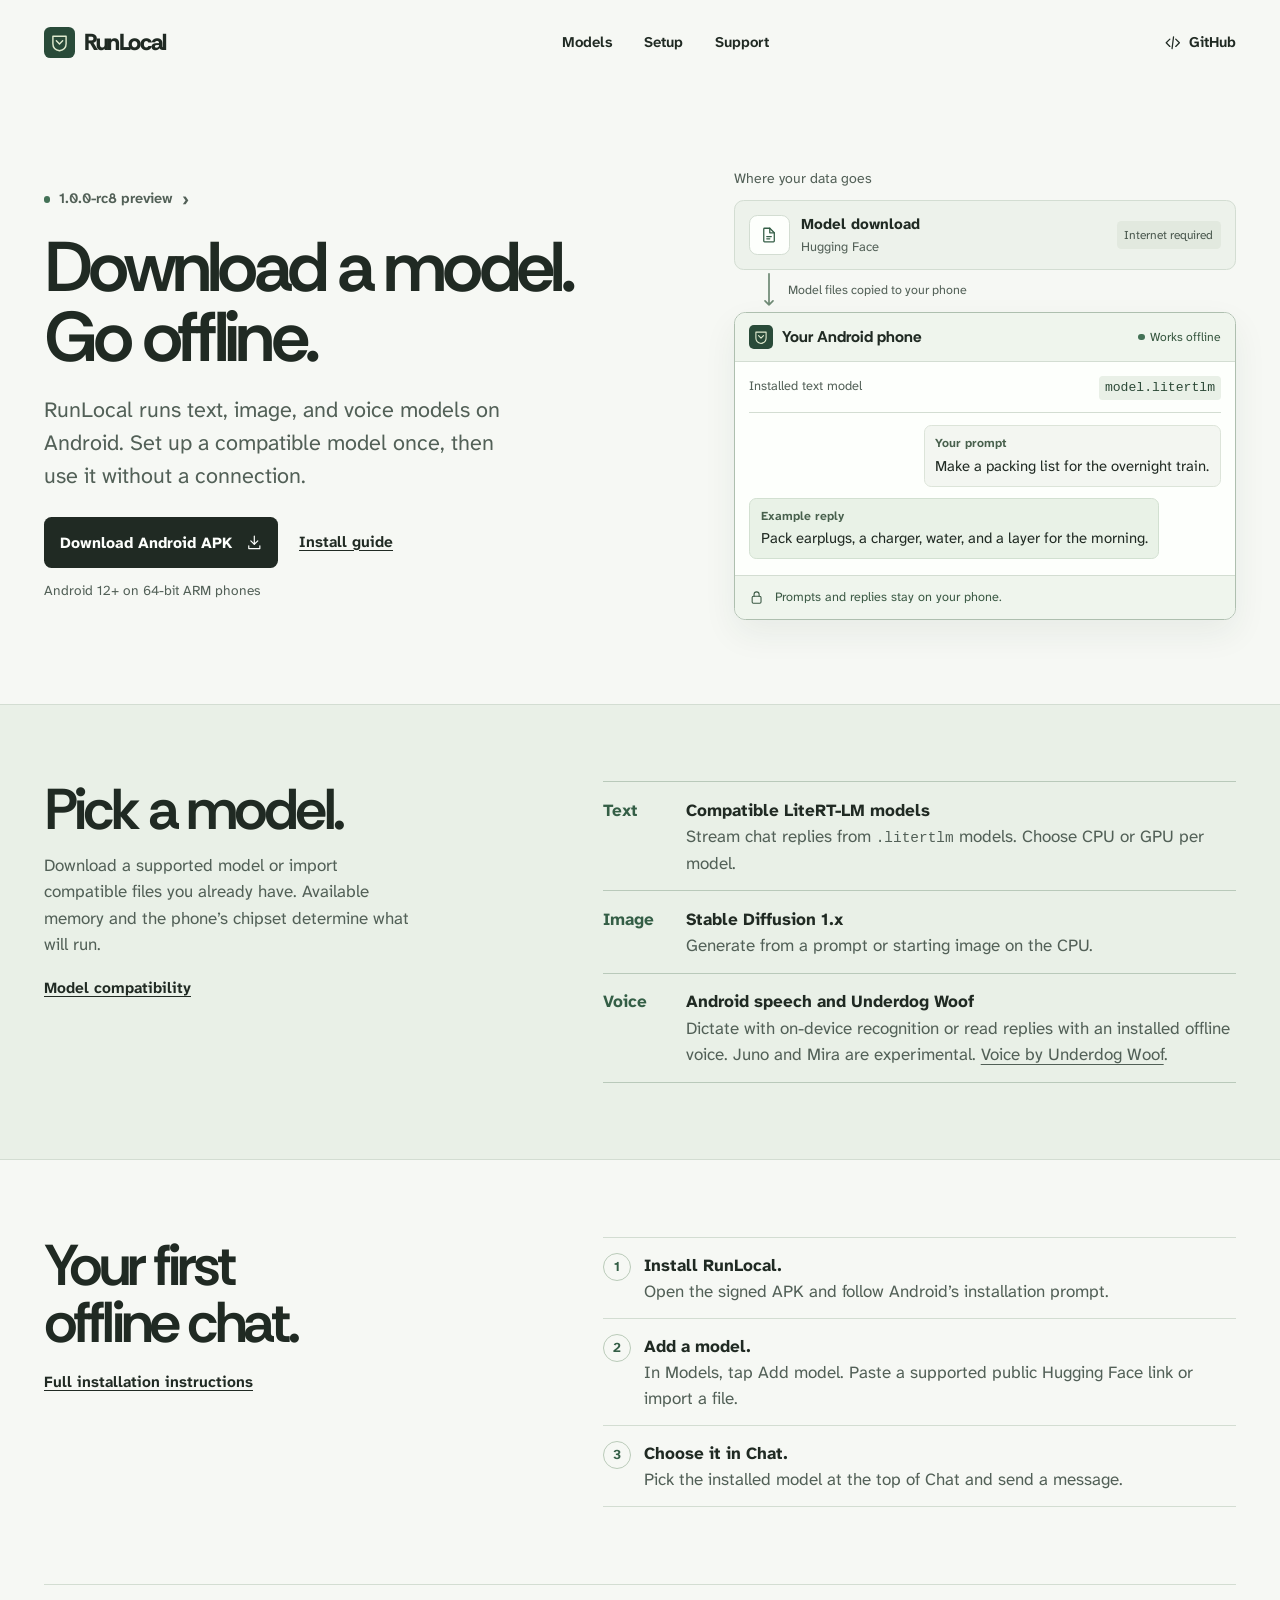
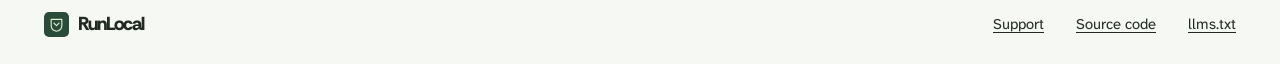
==== commit a2cb726b: "Redesign RunLocal landing page and add support guides" ====
--- a/website/index.html
+++ b/website/index.html
@@ -3,286 +3,151 @@
 <head>
   <meta charset="utf-8">
   <meta name="viewport" content="width=device-width, initial-scale=1">
-  <title>RunLocal · Chat with AI models that run on your phone</title>
-  <meta name="description" content="RunLocal is a small, open-source Android app for chatting with text and image models that run entirely on your phone. No account, no analytics, no cloud inference.">
-  <meta name="color-scheme" content="light">
-  <meta name="theme-color" content="#294B39">
+  <title>RunLocal — Offline AI for Android</title>
+  <meta name="description" content="Download RunLocal for Android. Run compatible text, image, and voice models offline, with your prompts and replies stored on your phone.">
+  <meta name="theme-color" content="#f6f8f4">
   <meta property="og:type" content="website">
-  <meta property="og:title" content="RunLocal · On-device AI chat for Android">
-  <meta property="og:description" content="Open-source Android app for running text and image models locally. No account, no analytics, no cloud inference.">
+  <meta property="og:title" content="RunLocal — Offline AI for Android">
+  <meta property="og:description" content="Download a model and use it offline. RunLocal runs text, image, and voice models on Android.">
   <meta property="og:image" content="https://07rjain.github.io/runlocal/social-card.svg">
-  <meta name="twitter:card" content="summary_large_image">
+  <link rel="canonical" href="https://07rjain.github.io/runlocal/">
+  <link rel="alternate" type="text/plain" href="llms.txt" title="RunLocal guide for AI assistants">
   <link rel="icon" href="favicon.svg" type="image/svg+xml">
-  <link rel="canonical" href="https://07rjain.github.io/runlocal/">
   <link rel="stylesheet" href="styles.css">
+  <script src="release.js" defer></script>
 </head>
 <body>
   <a class="skip-link" href="#main">Skip to content</a>
-
-  <header class="site-header">
-    <nav class="nav" aria-label="Primary">
-      <a class="brand" href="#top">
-        <img src="favicon.svg" alt="" width="32" height="32">
-        <span>RunLocal</span>
-      </a>
-      <ul class="nav-links">
-        <li><a href="#features">Features</a></li>
-        <li><a href="#models">Models</a></li>
-        <li><a href="#privacy">Privacy</a></li>
-        <li><a href="#faq">FAQ</a></li>
-        <li><a class="nav-cta" href="#download">Download</a></li>
-      </ul>
+  <header class="wrap site-header">
+    <a class="brand" href="index.html"><img src="favicon.svg" alt="" width="31" height="31">RunLocal</a>
+    <nav aria-label="Main navigation">
+      <a href="#models">Models</a>
+      <a href="#setup">Setup</a>
+      <a href="support.html">Support</a>
     </nav>
+    <a class="source-link" href="https://github.com/07rjain/runlocal">
+      <svg aria-hidden="true" viewBox="0 0 24 24" fill="none"><path d="m8 7-5 5 5 5m8-10 5 5-5 5m-3-13-2 16"/></svg>
+      GitHub
+    </a>
   </header>
 
   <main id="main">
-    <section class="hero" id="top">
+    <section class="wrap hero" aria-labelledby="hero-title">
       <div class="hero-copy">
-        <p class="eyebrow">
-          <span class="pill">1.0.0-rc8</span>
-          <span>Development candidate · Android 12+ · ARM64</span>
-        </p>
-        <h1>Chat with AI models that run on your phone.</h1>
-        <p class="lede">
-          RunLocal is a small native Android app for talking to text models and generating images
-          entirely on device. No account. No analytics. No prompt uploads. Your conversations stay
-          in your pocket.
-        </p>
-        <div class="actions">
-          <a class="button primary" href="#download">Get the app</a>
-          <a class="button ghost" href="https://github.com/07rjain/runlocal" rel="noopener">View source on GitHub</a>
+        <a class="release-link" id="release-link" href="https://github.com/07rjain/runlocal/releases/tag/v1.0.0-rc8">
+          <span class="status-dot" aria-hidden="true"></span>
+          <span id="release-status">1.0.0-rc8 preview</span>
+          <span class="release-chevron" aria-hidden="true">›</span>
+        </a>
+        <h1 id="hero-title"><span>Download a model.</span> <span>Go offline.</span></h1>
+        <p>RunLocal runs text, image, and voice models on Android. Set up a compatible model once, then use it without a connection.</p>
+        <div class="hero-actions">
+          <a class="button" id="apk-link" href="https://github.com/07rjain/runlocal/releases/download/v1.0.0-rc8/runlocal-1.0.0-rc8-arm64.apk">
+            Download Android APK
+            <svg aria-hidden="true" viewBox="0 0 24 24" fill="none"><path d="M12 3v12m-5-5 5 5 5-5M4 17v4h16v-4"/></svg>
+          </a>
+          <a class="text-link" href="support.html#install">Install guide</a>
         </div>
-        <ul class="hero-facts" aria-label="Key facts">
-          <li><strong>Local inference</strong> with LiteRT-LM and stable-diffusion.cpp</li>
-          <li><strong>Apache-2.0</strong> open source</li>
-          <li><strong>Two tabs</strong>: Chat and Models. That's it.</li>
-        </ul>
+        <p class="platform">Android 12+ on 64-bit ARM phones</p>
       </div>
 
-      <div class="hero-visual" aria-hidden="true">
-        <div class="phone">
-          <div class="phone-screen">
-            <div class="app-bar">
-              <span class="app-bar-icon">☰</span>
-              <span class="model-chip">LFM3-1.7B · GPU</span>
-              <span class="app-bar-icon">＋</span>
+      <figure class="workflow" aria-labelledby="flow-caption">
+        <figcaption id="flow-caption">Where your data goes</figcaption>
+        <div class="model-source">
+          <span class="file-icon">
+            <svg aria-hidden="true" viewBox="0 0 24 24" fill="none"><path d="M13 3H6a1 1 0 0 0-1 1v16a1 1 0 0 0 1 1h12a1 1 0 0 0 1-1V9l-6-6Z"/><path d="M13 3v6h6m-10 5h6m-6 3h4"/></svg>
+          </span>
+          <span><strong>Model download</strong><small>Hugging Face</small></span>
+          <span class="network-label">Internet required</span>
+        </div>
+        <div class="transfer">
+          <svg aria-hidden="true" viewBox="0 0 16 36" fill="none"><path d="M8 1v31m-4-4 4 4 4-4"/></svg>
+          <span>Model files copied to your phone</span>
+        </div>
+        <div class="device">
+          <div class="device-header">
+            <span class="device-name"><img src="favicon.svg" width="24" height="24" alt="">Your Android phone</span>
+            <span class="offline"><span aria-hidden="true"></span> Works offline</span>
+          </div>
+          <div class="device-body">
+            <div class="model-file">
+              <span>Installed text model</span>
+              <code>model.litertlm</code>
             </div>
-            <div class="messages">
-              <div class="msg user">Explain how a phone runs a language model offline.</div>
-              <div class="msg bot">
-                The model weights are stored on your phone and loaded into memory. Each token is
-                computed by the CPU or GPU, so nothing leaves the device. Shorter contexts and
-                quantized weights keep it fast enough to feel like a chat<span class="cursor"></span>
+            <div class="exchange">
+              <div class="prompt">
+                <span>Your prompt</span>
+                <p>Make a packing list for the overnight train.</p>
               </div>
-              <div class="metrics">
-                <span>tokens/sec</span><span>·</span><span>time to first token</span><span>·</span><span>total time</span>
+              <div class="reply">
+                <span>Example reply</span>
+                <p>Pack earplugs, a charger, water, and a layer for the morning.</p>
               </div>
             </div>
-            <div class="composer">
-              <span class="composer-icon">＋</span>
-              <span class="composer-input">Message</span>
-              <span class="composer-icon">🎤</span>
-              <span class="composer-send">↑</span>
-            </div>
-            <div class="tabs">
-              <span class="tab active">Chat</span>
-              <span class="tab">Models</span>
-            </div>
+          </div>
+          <div class="device-note">
+            <svg aria-hidden="true" viewBox="0 0 24 24" fill="none"><rect x="5" y="10" width="14" height="11" rx="2"/><path d="M8 10V7a4 4 0 0 1 8 0v3"/></svg>
+            Prompts and replies stay on your phone.
           </div>
         </div>
+      </figure>
+    </section>
+
+    <section class="catalog" id="models" aria-labelledby="models-title">
+      <div class="wrap catalog-layout">
+        <div class="catalog-intro">
+          <h2 id="models-title">Pick a model.</h2>
+          <p>Download a supported model or import compatible files you already have. Available memory and the phone’s chipset determine what will run.</p>
+          <a class="text-link" href="support.html#models">Model compatibility</a>
+        </div>
+        <dl class="model-list">
+          <div>
+            <dt>Text</dt>
+            <dd>
+              <strong>Compatible LiteRT-LM models</strong>
+              <p>Stream chat replies from <code>.litertlm</code> models. Choose CPU or GPU per model.</p>
+            </dd>
+          </div>
+          <div>
+            <dt>Image</dt>
+            <dd>
+              <strong>Stable Diffusion 1.x</strong>
+              <p>Generate from a prompt or starting image on the CPU.</p>
+            </dd>
+          </div>
+          <div>
+            <dt>Voice</dt>
+            <dd>
+              <strong>Android speech and Underdog Woof</strong>
+              <p>Dictate with on-device recognition or read replies with an installed offline voice. Juno and Mira are experimental. <a href="https://underdog.ai">Voice by Underdog Woof</a>.</p>
+            </dd>
+          </div>
+        </dl>
       </div>
     </section>
 
-    <section class="steps" aria-labelledby="how-title">
-      <h2 id="how-title">How it works</h2>
-      <ol class="step-list">
-        <li>
-          <span class="step-num">1</span>
-          <h3>Add a model</h3>
-          <p>In <strong>Models</strong>, paste a public Hugging Face link to a supported model, or import files you already have on the phone. RunLocal picks the right files, downloads them with pause/resume, verifies hashes and installs a private copy.</p>
-        </li>
-        <li>
-          <span class="step-num">2</span>
-          <h3>Chat</h3>
-          <p>In <strong>Chat</strong>, select the model at the top and send a prompt. Replies stream in as they are generated. Image models return pictures right in the conversation with a Save action.</p>
-        </li>
-        <li>
-          <span class="step-num">3</span>
-          <h3>Keep going offline</h3>
-          <p>Once a model is installed, nothing needs the network. Switch between saved chats, dictate with the on-device recognizer, and read replies aloud with offline voices.</p>
-        </li>
-      </ol>
-    </section>
-
-    <section class="features" id="features" aria-labelledby="features-title">
-      <h2 id="features-title">What's inside</h2>
-      <div class="feature-grid">
-        <article class="feature">
-          <h3>Local text chat</h3>
-          <p>Runs <code>.litertlm</code> models through LiteRT-LM 0.18.1 with proper chat templates and multi-turn history. Choose CPU or GPU per model; a GPU failure is reported, never silently swapped for something else.</p>
-        </article>
-        <article class="feature">
-          <h3>Image generation</h3>
-          <p>Stable Diffusion 1.x checkpoints run on the CPU through stable-diffusion.cpp in a separate process, with text-to-image and image-to-image. Generated images are saved privately until you export them.</p>
-        </article>
-        <article class="feature">
-          <h3>One-link model setup</h3>
-          <p>Paste a public Hugging Face model or supported LoRA URL. Pinned revisions, publisher hashes, storage and RAM checks, and resumable downloads are handled for you.</p>
-        </article>
-        <article class="feature">
-          <h3>Find models you already have</h3>
-          <p>Connect a folder once and RunLocal discovers compatible files, labels unsupported formats honestly, and keeps your originals untouched.</p>
-        </article>
-        <article class="feature">
-          <h3>Streaming with real numbers</h3>
-          <p>Every completed reply records decode tokens/sec, time to first token, load time and total time, taken from the engine's own benchmark counters, never guessed from word counts.</p>
-        </article>
-        <article class="feature">
-          <h3>Offline voice</h3>
-          <p>Select a downloaded Woof voice in Chat to speak what you type, or dictate with Android's on-device recognizer and read replies with offline voices. Downloaded voice inference remains experimental. <a href="https://underdog.ai">Voice by Underdog Woof</a>. There is no network speech fallback.</p>
-        </article>
+    <section class="setup" id="setup" aria-labelledby="setup-title">
+      <div class="wrap setup-layout">
+        <div>
+          <h2 id="setup-title">Your first<br> offline chat.</h2>
+          <a class="text-link" href="support.html#install">Full installation instructions</a>
+        </div>
+        <ol>
+          <li><strong>Install RunLocal.</strong><p>Open the signed APK and follow Android’s installation prompt.</p></li>
+          <li><strong>Add a model.</strong><p>In Models, tap Add model. Paste a supported public Hugging Face link or import a file.</p></li>
+          <li><strong>Choose it in Chat.</strong><p>Pick the installed model at the top of Chat and send a message.</p></li>
+        </ol>
       </div>
-    </section>
-
-    <section class="models" id="models" aria-labelledby="models-title">
-      <h2 id="models-title">Model support</h2>
-      <p class="section-intro">RunLocal uses established inference engines and is honest about what they can run. File extensions alone never prove compatibility.</p>
-      <div class="table-wrap">
-        <table>
-          <thead>
-            <tr><th scope="col">Model type</th><th scope="col">Current support</th></tr>
-          </thead>
-          <tbody>
-            <tr>
-              <th scope="row">Text chat</th>
-              <td>Compatible <code>.litertlm</code> containers via LiteRT-LM, CPU or GPU. Public Hugging Face setup and local import. Device-specific NPU variants are excluded.</td>
-            </tr>
-            <tr>
-              <th scope="row">Text-to-image</th>
-              <td>Complete SD 1.x checkpoints via stable-diffusion.cpp. A known quantized SD 1.5 recipe and supported adapters set up automatically.</td>
-            </tr>
-            <tr>
-              <th scope="row">Image-to-image</th>
-              <td>SD 1.x with an attached starting image.</td>
-            </tr>
-            <tr>
-              <th scope="row">MOSS Image SFT</th>
-              <td><span class="tag">Experimental</span> Component pipeline and dependency setup for supported LoRAs. Full phone generation has not been verified yet.</td>
-            </tr>
-            <tr>
-              <th scope="row">Speech</th>
-              <td>Android offline speech services, plus downloadable English Woof voices (Juno/Mira, experimental). Woof requires non-commercial use and attribution. Other speech model families need compatible runtime adapters.</td>
-            </tr>
-            <tr>
-              <th scope="row">Video, GGUF text, <code>.task</code>, ONNX, Cactus-native</th>
-              <td><span class="tag muted">Not supported</span> by the installed runtimes. Recognizable files are still listed with a compatibility label.</td>
-            </tr>
-          </tbody>
-        </table>
-      </div>
-      <p class="fine-print">Arbitrary Hugging Face repositories are not interchangeable. Gated or private downloads, multi-shard Diffusers pipelines and automatic conversion are not implemented. Model licenses apply separately.</p>
-    </section>
-
-    <section class="privacy" id="privacy" aria-labelledby="privacy-title">
-      <div class="privacy-inner">
-        <h2 id="privacy-title">Private by construction</h2>
-        <p class="section-intro">Everything you type, every image you make and every model you install stays on the device.</p>
-        <div class="privacy-cols">
-          <div>
-            <h3>Never leaves the phone</h3>
-            <ul class="check-list">
-              <li>Chats, drafts and history</li>
-              <li>Prompts and generated images</li>
-              <li>Model files and model identifiers</li>
-              <li>Performance metrics for your replies</li>
-            </ul>
-          </div>
-          <div>
-            <h3>Uses the network only when you ask</h3>
-            <ul class="check-list">
-              <li>Downloading a model you added from Hugging Face</li>
-              <li>Optional daily check of public GitHub release metadata for updates. It can be switched off and sends nothing about you.</li>
-            </ul>
-          </div>
-        </div>
-        <p class="fine-print">No account, no analytics SDKs, no cloud inference fallback, and no broad storage permission. The app uses Android scoped storage and never reads another app's private files.</p>
-      </div>
-    </section>
-
-    <section class="download" id="download" aria-labelledby="download-title">
-      <h2 id="download-title">Download</h2>
-      <div class="download-grid">
-        <div class="download-card" id="release-card">
-          <h3>Latest release</h3>
-          <p id="release-status">RunLocal is currently a <strong>development release candidate (1.0.0-rc8)</strong>. A stable v1 APK has not been published yet. Check the releases page for the newest build and its checksums.</p>
-          <div class="actions">
-            <a class="button primary" id="release-link" href="https://github.com/07rjain/runlocal/releases" rel="noopener">Open GitHub Releases</a>
-          </div>
-          <ul class="requirements">
-            <li>Android 12 or newer</li>
-            <li>64-bit ARM phone (arm64-v8a)</li>
-            <li>Free storage for the models you choose, typically 1 to 5 GB each</li>
-          </ul>
-        </div>
-        <div class="download-card alt">
-          <h3>Build it yourself</h3>
-          <p>The full source is on GitHub under Apache-2.0. You need JDK 21, Android SDK 36, NDK 28.2 and CMake 3.22.</p>
-<pre><code>git clone https://github.com/07rjain/runlocal.git
-cd runlocal
-./scripts/bootstrap-native.sh
-./gradlew :app:assembleDebug -Prunlocal.abis=arm64-v8a</code></pre>
-          <p class="fine-print">Independently built APKs use your own signer and cannot update someone else's installation. See <a href="https://github.com/07rjain/runlocal/blob/main/README.md#build-and-verify" rel="noopener">Build and verify</a> in the README.</p>
-        </div>
-      </div>
-    </section>
-
-    <section class="faq" id="faq" aria-labelledby="faq-title">
-      <h2 id="faq-title">Questions</h2>
-      <details>
-        <summary>Does it really work offline?</summary>
-        <p>Yes. Once a model is installed, text chat, image generation, dictation and read-aloud all work in airplane mode. The network is only used when you add a model from Hugging Face, or for the optional update check that you can disable.</p>
-      </details>
-      <details>
-        <summary>Which phones can run it?</summary>
-        <p>Any 64-bit ARM phone on Android 12 or later can install it. How well a model runs depends on RAM, chipset and the model size. The app checks available memory before loading and tells you when a model is too large instead of crashing silently. Current testing targets the Motorola Edge 60 Pro; physical-device acceptance is still in progress.</p>
-      </details>
-      <details>
-        <summary>Can I use any model from Hugging Face?</summary>
-        <p>No. Text models must be <code>.litertlm</code> containers for LiteRT-LM, and image models must be complete SD 1.x checkpoints or supported adapters with a matching base. RunLocal reads public repositories, chooses the right files and verifies them, but it does not convert formats or run repository code.</p>
-      </details>
-      <details>
-        <summary>What do the speed numbers mean?</summary>
-        <p>Each finished reply shows decode tokens per second, time to first token and total time. These come from the LiteRT-LM runtime's own benchmark counters for that reply. When a model or backend does not report them, the app says "unavailable" rather than estimating.</p>
-      </details>
-      <details>
-        <summary>Is it finished?</summary>
-        <p>Not yet. The current build is a release candidate. The code compiles, unit tests pass and APKs are verified for signing and alignment, but the acceptance checklist on a physical phone is still open. Read <a href="https://github.com/07rjain/runlocal/blob/main/V1-READINESS.md" rel="noopener">V1-READINESS.md</a> for exactly what remains.</p>
-      </details>
-      <details>
-        <summary>Is it related to Cactus, Google or Hugging Face?</summary>
-        <p>No. RunLocal is an independent project. It uses the open-source LiteRT-LM runtime and stable-diffusion.cpp, and downloads public files from Hugging Face when you ask it to. Cactus was studied during prototyping but none of its code is included.</p>
-      </details>
     </section>
   </main>
 
-  <footer class="site-footer">
-    <div class="footer-inner">
-      <div class="brand small">
-        <img src="favicon.svg" alt="" width="24" height="24">
-        <span>RunLocal</span>
-      </div>
-      <ul class="footer-links">
-        <li><a href="https://github.com/07rjain/runlocal" rel="noopener">GitHub</a></li>
-        <li><a href="https://github.com/07rjain/runlocal/releases" rel="noopener">Releases</a></li>
-        <li><a href="https://github.com/07rjain/runlocal/blob/main/CHANGELOG.md" rel="noopener">Changelog</a></li>
-        <li><a href="https://github.com/07rjain/runlocal/blob/main/LICENSE" rel="noopener">Apache-2.0 license</a></li>
-        <li><a href="https://github.com/07rjain/runlocal/blob/main/THIRD_PARTY_NOTICES.md" rel="noopener">Third-party notices</a></li>
-        <li><a href="https://github.com/07rjain/runlocal/issues" rel="noopener">Report an issue</a></li>
-      </ul>
-      <p class="fine-print">Model weights are not distributed with the app and keep their own licenses. Android is a trademark of Google LLC. This site sets no cookies and runs no analytics.</p>
-    </div>
+  <footer class="wrap site-footer">
+    <a class="brand" href="index.html"><img src="favicon.svg" alt="" width="25" height="25">RunLocal</a>
+    <nav aria-label="Resources">
+      <a href="support.html">Support</a>
+      <a href="https://github.com/07rjain/runlocal">Source code</a>
+      <a href="llms.txt">llms.txt</a>
+    </nav>
   </footer>
-
-  <script src="release.js" defer></script>
 </body>
 </html>
--- a/website/styles.css
+++ b/website/styles.css
@@ -1,408 +1,222 @@
+@font-face {
+  font-family: Rethink;
+  src: url("fonts/rethink-sans.woff2") format("woff2");
+  font-weight: 400 800;
+  font-display: swap;
+}
+
+@font-face {
+  font-family: Atkinson;
+  src: url("fonts/atkinson-hyperlegible-next.woff2") format("woff2");
+  font-weight: 200 800;
+  font-display: swap;
+}
+
 :root {
-  --bg: #F7F8F2;
-  --surface: #FFFFFF;
-  --surface-2: #EDF1E4;
-  --ink: #1C2A22;
-  --ink-soft: #4A5A50;
-  --green-900: #294B39;
-  --green-700: #345A44;
-  --green-300: #9DBA9F;
-  --green-100: #E0EBCF;
-  --line: #D6DDCF;
-  --radius: 14px;
-  --shadow: 0 10px 30px rgba(41, 75, 57, 0.12);
-  --max: 1100px;
-  --font: -apple-system, BlinkMacSystemFont, "Segoe UI", Roboto, "Helvetica Neue", Arial, sans-serif;
-  --mono: ui-monospace, SFMono-Regular, Menlo, Consolas, monospace;
+  --paper: #f6f8f4;
+  --ink: #202a23;
+  --muted: #526057;
+  --line: #d3ddd2;
+  --leaf: #345e46;
+  --shade: #e9f0e7;
+  --white: #fdfffc;
+  --heading: Rethink, system-ui, sans-serif;
+  --body: Atkinson, system-ui, sans-serif;
 }
 
 * { box-sizing: border-box; }
-
-html { scroll-behavior: smooth; }
-
-@media (prefers-reduced-motion: reduce) {
-  html { scroll-behavior: auto; }
-  *, *::before, *::after { animation: none !important; transition: none !important; }
-}
-
-body {
-  margin: 0;
-  font-family: var(--font);
-  color: var(--ink);
-  background: var(--bg);
-  line-height: 1.55;
-  -webkit-font-smoothing: antialiased;
-}
-
-a { color: var(--green-700); }
-a:hover { color: var(--green-900); }
-
-code {
-  font-family: var(--mono);
-  font-size: 0.92em;
-  background: var(--surface-2);
-  padding: 0.1em 0.35em;
-  border-radius: 5px;
-}
-
-pre {
-  margin: 1rem 0;
-  padding: 1rem 1.1rem;
-  background: var(--green-900);
-  color: var(--green-100);
-  border-radius: 10px;
-  overflow-x: auto;
-  font-size: 0.86rem;
-  line-height: 1.5;
-}
-pre code { background: none; padding: 0; color: inherit; font-size: inherit; }
-
-h1, h2, h3 { line-height: 1.15; margin: 0 0 0.6rem; letter-spacing: -0.01em; }
-h1 { font-size: clamp(2.1rem, 4.5vw, 3.4rem); font-weight: 750; }
-h2 { font-size: clamp(1.6rem, 3vw, 2.2rem); font-weight: 700; }
-h3 { font-size: 1.15rem; font-weight: 650; }
-p { margin: 0 0 1rem; }
-
-.skip-link {
-  position: absolute;
-  left: -999px;
-  top: 0.5rem;
-  background: var(--green-900);
-  color: #fff;
-  padding: 0.5rem 0.9rem;
-  border-radius: 8px;
-  z-index: 100;
-}
-.skip-link:focus { left: 0.5rem; }
-
-main > section, .steps, .features, .models, .download, .faq {
-  max-width: var(--max);
-  margin: 0 auto;
-  padding: 4.5rem 1.25rem;
-}
-
-.section-intro { color: var(--ink-soft); max-width: 60ch; font-size: 1.05rem; }
-.fine-print { color: var(--ink-soft); font-size: 0.9rem; }
-
-/* Header */
-.site-header {
-  position: sticky;
-  top: 0;
-  z-index: 50;
-  background: rgba(247, 248, 242, 0.88);
-  backdrop-filter: blur(10px);
-  border-bottom: 1px solid var(--line);
-}
-.nav {
-  max-width: var(--max);
-  margin: 0 auto;
-  padding: 0.75rem 1.25rem;
-  display: flex;
-  align-items: center;
-  justify-content: space-between;
-  gap: 1rem;
-}
-.brand {
+body { margin: 0; background: var(--paper); color: var(--ink); font: 1.0625rem/1.55 var(--body); }
+a { color: inherit; text-underline-offset: .22em; }
+a:hover { text-decoration-thickness: .13em; }
+:focus-visible { outline: 3px solid var(--leaf); outline-offset: 4px; }
+h1, h2, p, figure, dl, dd { margin: 0; }
+h1, h2 { font-family: var(--heading); font-weight: 650; line-height: .99; letter-spacing: -.067em; }
+h1 { font-size: clamp(2.75rem, 6.05vw, 5.65rem); }
+h2 { font-size: clamp(2.3rem, 4.5vw, 4.05rem); }
+strong { font-weight: 740; }
+code { font-size: .85em; }
+svg { display: block; flex: none; width: 1.2em; height: 1.2em; stroke: currentColor; stroke-width: 1.7; stroke-linecap: round; stroke-linejoin: round; }
+.wrap { width: min(calc(100% - 5.5rem), 75rem); margin-inline: auto; }
+.skip-link { position: fixed; z-index: 2; top: .75rem; left: .75rem; padding: .6rem 1rem; background: var(--ink); color: var(--white); clip-path: inset(50%); }
+.skip-link:focus { clip-path: none; }
+
+.site-header, .site-footer, .brand { display: flex; align-items: center; }
+.site-header { min-height: 5.3rem; justify-content: space-between; position: relative; gap: .8rem 1rem; }
+.site-footer { justify-content: space-between; gap: .65rem 1.25rem; }
+.brand { gap: .57rem; font: 760 1.45rem/1 var(--heading); letter-spacing: -.061em; text-decoration: none; white-space: nowrap; }
+.brand img { display: block; }
+.site-header nav, .site-footer nav { display: flex; flex-wrap: wrap; align-items: center; gap: .15rem clamp(1rem, 2.5vw, 2rem); }
+.site-header nav a, .site-footer nav a { display: inline-flex; align-items: center; min-height: 2.75rem; font-size: .925rem; }
+.site-header nav a, .source-link { font-weight: 650; text-decoration: none; }
+.site-header nav a:hover, .source-link:hover, .site-header nav a[aria-current] { text-decoration: underline; }
+.source-link { display: flex; align-items: center; gap: .45rem; min-height: 2.75rem; font-size: .925rem; }
+.source-link svg { width: 1.1rem; height: 1.1rem; }
+
+.hero {
+  display: grid;
+  grid-template-columns: minmax(0, 1.22fr) minmax(0, 1fr);
+  gap: clamp(2rem, 6vw, 5.5rem);
+  align-items: center;
+  min-height: 38rem;
+  padding-block: clamp(3rem, 6.5vw, 6.3rem);
+}
+.hero-copy { padding-bottom: .5rem; }
+.hero-copy h1 span { display: block; }
+.hero-copy > p:first-of-type {
+  max-width: 33ch;
+  margin-top: 1.35rem;
+  font-size: clamp(1.12rem, 1.8vw, 1.36rem);
+  line-height: 1.52;
+  color: var(--muted);
+}
+.release-link {
   display: inline-flex;
   align-items: center;
-  gap: 0.6rem;
-  font-weight: 750;
-  font-size: 1.15rem;
-  color: var(--green-900);
+  gap: .55rem;
+  min-height: 2.5rem;
+  margin-bottom: .85rem;
+  color: var(--muted);
+  font-size: .9rem;
+  font-weight: 650;
   text-decoration: none;
 }
-.brand img { border-radius: 8px; }
-.brand.small { font-size: 1rem; }
-.nav-links {
-  list-style: none;
-  margin: 0;
-  padding: 0;
-  display: flex;
-  align-items: center;
-  gap: 1.25rem;
-}
-.nav-links a { text-decoration: none; font-weight: 550; color: var(--ink-soft); }
-.nav-links a:hover { color: var(--green-900); }
-.nav-cta {
-  background: var(--green-900);
-  color: #fff !important;
-  padding: 0.5rem 0.95rem;
-  border-radius: 999px;
-}
-.nav-cta:hover { background: var(--green-700); }
-@media (max-width: 720px) {
-  .nav-links li:not(:last-child) { display: none; }
-}
-
-/* Buttons */
-.actions { display: flex; flex-wrap: wrap; gap: 0.75rem; margin: 1.5rem 0; }
+.release-link:hover #release-status { text-decoration: underline; }
+.status-dot, .offline > span { width: .4rem; height: .4rem; border-radius: 50%; background: #437156; }
+.release-chevron { font-size: 1.15rem; line-height: .9; }
+.hero-actions { display: flex; flex-wrap: wrap; align-items: center; gap: .42rem 1.3rem; margin-top: 1.5rem; }
 .button {
   display: inline-flex;
   align-items: center;
   justify-content: center;
-  padding: 0.8rem 1.35rem;
-  border-radius: 999px;
-  font-weight: 600;
+  gap: .85rem;
+  min-height: 3.15rem;
+  padding: .66rem 1rem;
+  border-radius: .47rem;
+  color: var(--white);
+  background: var(--ink);
+  font-size: .97rem;
+  font-weight: 750;
   text-decoration: none;
-  border: 1.5px solid transparent;
-  transition: transform 120ms ease, background 120ms ease;
-}
-.button:hover { transform: translateY(-1px); }
-.button.primary { background: var(--green-900); color: #fff; }
-.button.primary:hover { background: var(--green-700); }
-.button.ghost { border-color: var(--green-900); color: var(--green-900); background: transparent; }
-.button.ghost:hover { background: var(--green-100); }
-
-/* Hero */
-.hero {
+}
+.button:hover { background: #34503d; }
+.button svg { width: 1.04rem; height: 1.04rem; }
+.text-link { display: inline-flex; align-items: center; min-height: 2.75rem; font-size: .965rem; font-weight: 680; }
+.platform { margin-top: .75rem; color: var(--muted); font-size: .855rem; }
+
+.workflow { width: min(100%, 32rem); justify-self: end; }
+.workflow figcaption { margin-bottom: .63rem; color: var(--muted); font-size: .88rem; }
+.model-source {
   display: grid;
-  grid-template-columns: 1.15fr 0.85fr;
-  align-items: center;
-  gap: 3rem;
-  padding-top: 4rem;
-}
-@media (max-width: 860px) {
-  .hero { grid-template-columns: 1fr; padding-top: 2.5rem; }
-  .hero-visual { order: 2; }
-}
-.eyebrow {
+  grid-template-columns: auto minmax(0, 1fr) auto;
+  align-items: center;
+  gap: .7rem;
+  padding: .78rem .9rem;
+  border: 1px solid var(--line);
+  border-radius: .6rem;
+  background: #edf2eb;
+  font-size: .94rem;
+}
+.model-source small { display: block; color: var(--muted); font-size: .81rem; }
+.file-icon { display: grid; place-items: center; width: 2.55rem; height: 2.55rem; border: 1px solid var(--line); border-radius: .52rem; background: var(--white); color: var(--leaf); }
+.network-label { padding: .3rem .45rem; border-radius: .28rem; background: #e2e9df; color: #49574d; font-size: .75rem; }
+.transfer { display: flex; align-items: center; gap: .65rem; height: 2.6rem; padding-left: 1.73rem; color: var(--muted); font-size: .78rem; }
+.transfer svg { width: 1rem; height: 100%; color: #6e8974; }
+.device {
+  overflow: hidden;
+  border: 1px solid #aebfaf;
+  border-radius: .72rem;
+  background: var(--white);
+  box-shadow: 0 .85rem 2.1rem #203d2611;
+}
+.device-header, .device-note {
   display: flex;
   flex-wrap: wrap;
   align-items: center;
-  gap: 0.6rem;
-  color: var(--ink-soft);
-  font-size: 0.92rem;
-  margin-bottom: 1.1rem;
-}
-.pill {
-  background: var(--green-100);
-  color: var(--green-900);
-  font-weight: 700;
-  padding: 0.2rem 0.65rem;
-  border-radius: 999px;
-  font-family: var(--mono);
-  font-size: 0.82rem;
-}
-.lede { font-size: 1.2rem; color: var(--ink-soft); max-width: 56ch; }
-.hero-facts {
-  list-style: none;
-  padding: 0;
-  margin: 0;
-  display: grid;
-  gap: 0.4rem;
-  color: var(--ink-soft);
-  font-size: 0.95rem;
-}
-.hero-facts li::before { content: "●"; color: var(--green-300); margin-right: 0.6rem; font-size: 0.7em; }
-
-/* Phone mockup */
-.hero-visual { display: flex; justify-content: center; }
-.phone {
-  width: min(320px, 85vw);
-  aspect-ratio: 9 / 19;
-  background: #11201A;
-  border-radius: 38px;
-  padding: 12px;
-  box-shadow: var(--shadow), inset 0 0 0 2px #2b3b33;
-}
-.phone-screen {
-  background: var(--bg);
-  border-radius: 28px;
-  height: 100%;
-  display: flex;
-  flex-direction: column;
-  overflow: hidden;
-  font-size: 0.78rem;
-}
-.app-bar {
-  display: flex;
-  align-items: center;
-  justify-content: space-between;
-  padding: 0.9rem 0.9rem 0.6rem;
-  color: var(--green-900);
-  font-weight: 700;
-}
-.app-bar-icon { font-size: 1.1rem; }
-.model-chip {
-  background: var(--green-100);
-  padding: 0.3rem 0.7rem;
-  border-radius: 999px;
-  font-size: 0.75rem;
-}
-.messages { flex: 1; padding: 0.4rem 0.8rem; display: flex; flex-direction: column; gap: 0.55rem; overflow: hidden; }
-.msg { padding: 0.6rem 0.75rem; border-radius: 14px; line-height: 1.4; }
-.msg.user { align-self: flex-end; background: var(--green-900); color: #fff; max-width: 85%; border-bottom-right-radius: 4px; }
-.msg.bot { align-self: flex-start; background: var(--surface); border: 1px solid var(--line); max-width: 92%; border-bottom-left-radius: 4px; }
-.cursor {
-  display: inline-block;
-  width: 2px;
-  height: 0.95em;
-  background: var(--green-700);
-  vertical-align: text-bottom;
-  margin-left: 2px;
-  animation: blink 1s steps(1) infinite;
-}
-@keyframes blink { 50% { opacity: 0; } }
-.metrics {
-  align-self: flex-start;
-  display: flex;
-  gap: 0.35rem;
-  color: var(--ink-soft);
-  font-size: 0.68rem;
-  padding-left: 0.3rem;
-}
-.composer {
-  margin: 0.5rem 0.7rem;
-  display: flex;
-  align-items: center;
-  gap: 0.5rem;
-  background: var(--surface);
-  border: 1px solid var(--line);
-  border-radius: 999px;
-  padding: 0.45rem 0.6rem;
-}
-.composer-input { flex: 1; color: #8a968f; }
-.composer-icon { color: var(--green-900); }
-.composer-send {
-  width: 26px; height: 26px; border-radius: 50%;
-  background: var(--green-900); color: #fff;
-  display: inline-flex; align-items: center; justify-content: center; font-weight: 700;
-}
-.tabs {
-  display: flex;
-  border-top: 1px solid var(--line);
-  background: var(--surface);
-  padding: 0.55rem 0 0.9rem;
-}
-.tab { flex: 1; text-align: center; color: var(--ink-soft); font-weight: 600; }
-.tab.active { color: var(--green-900); }
-
-/* Steps */
-.steps { padding-top: 2rem; }
-.step-list {
-  list-style: none;
-  padding: 0;
-  margin: 1.5rem 0 0;
-  display: grid;
-  grid-template-columns: repeat(3, 1fr);
-  gap: 1.25rem;
-}
-@media (max-width: 860px) { .step-list { grid-template-columns: 1fr; } }
-.step-list li {
-  background: var(--surface);
-  border: 1px solid var(--line);
-  border-radius: var(--radius);
-  padding: 1.5rem;
-}
-.step-num {
-  display: inline-flex;
-  width: 34px; height: 34px;
-  border-radius: 50%;
-  align-items: center; justify-content: center;
-  background: var(--green-900);
-  color: #fff;
-  font-weight: 700;
-  margin-bottom: 0.9rem;
-}
-.step-list p { margin: 0; color: var(--ink-soft); }
-
-/* Features */
-.feature-grid {
-  display: grid;
-  grid-template-columns: repeat(3, 1fr);
-  gap: 1.25rem;
-  margin-top: 1.5rem;
-}
-@media (max-width: 900px) { .feature-grid { grid-template-columns: repeat(2, 1fr); } }
-@media (max-width: 600px) { .feature-grid { grid-template-columns: 1fr; } }
-.feature {
-  background: var(--surface-2);
-  border-radius: var(--radius);
-  padding: 1.5rem;
-}
-.feature p { margin: 0; color: var(--ink-soft); }
-
-/* Models table */
-.table-wrap { overflow-x: auto; margin-top: 1.5rem; border: 1px solid var(--line); border-radius: var(--radius); background: var(--surface); }
-table { width: 100%; border-collapse: collapse; min-width: 560px; }
-th, td { text-align: left; padding: 0.9rem 1rem; vertical-align: top; border-bottom: 1px solid var(--line); }
-thead th { background: var(--surface-2); font-size: 0.85rem; text-transform: uppercase; letter-spacing: 0.05em; color: var(--ink-soft); }
-tbody tr:last-child th, tbody tr:last-child td { border-bottom: none; }
-tbody th { font-weight: 650; white-space: nowrap; }
-.tag {
-  display: inline-block;
-  background: var(--green-100);
-  color: var(--green-900);
-  font-size: 0.75rem;
-  font-weight: 700;
-  padding: 0.15rem 0.5rem;
-  border-radius: 999px;
-  margin-right: 0.4rem;
-  vertical-align: middle;
-}
-.tag.muted { background: #E6E6E1; color: #5A5F5B; }
-.models .fine-print { margin-top: 1rem; }
-
-/* Privacy */
-.privacy { max-width: none; padding: 0; background: var(--green-900); color: var(--green-100); }
-.privacy-inner { max-width: var(--max); margin: 0 auto; padding: 4.5rem 1.25rem; }
-.privacy h2 { color: #fff; }
-.privacy .section-intro, .privacy .fine-print { color: var(--green-300); }
-.privacy .fine-print { margin-top: 2rem; }
-.privacy h3 { color: #fff; margin-top: 1.5rem; }
-.privacy-cols { display: grid; grid-template-columns: 1fr 1fr; gap: 2rem; }
-@media (max-width: 720px) { .privacy-cols { grid-template-columns: 1fr; } }
-.check-list { list-style: none; padding: 0; margin: 0; display: grid; gap: 0.5rem; }
-.check-list li { padding-left: 1.6rem; position: relative; }
-.check-list li::before {
-  content: "✓";
-  position: absolute; left: 0; top: 0;
-  color: var(--green-300);
-  font-weight: 700;
-}
-
-/* Download */
-.download-grid { display: grid; grid-template-columns: 1fr 1fr; gap: 1.25rem; margin-top: 1.5rem; }
-@media (max-width: 860px) { .download-grid { grid-template-columns: 1fr; } }
-.download-card {
-  background: var(--surface);
-  border: 1px solid var(--line);
-  border-radius: var(--radius);
-  padding: 1.75rem;
-}
-.download-card.alt { background: var(--surface-2); }
-.download-card .actions { margin: 1rem 0 1.25rem; }
-.requirements { margin: 0; padding-left: 1.2rem; color: var(--ink-soft); }
-.requirements li { margin-bottom: 0.3rem; }
-.release-meta { color: var(--ink-soft); font-size: 0.9rem; margin-top: -0.5rem; }
-
-/* FAQ */
-.faq details {
-  background: var(--surface);
-  border: 1px solid var(--line);
-  border-radius: 12px;
-  padding: 0 1.25rem;
-  margin-top: 0.75rem;
-}
-.faq summary {
-  cursor: pointer;
-  font-weight: 650;
-  padding: 1rem 0;
-  list-style: none;
-  display: flex;
-  justify-content: space-between;
-  align-items: center;
-  gap: 1rem;
-}
-.faq summary::-webkit-details-marker { display: none; }
-.faq summary::after { content: "+"; color: var(--green-700); font-size: 1.3rem; line-height: 1; }
-.faq details[open] summary::after { content: "–"; }
-.faq details p { color: var(--ink-soft); padding-bottom: 1rem; margin: 0; }
-
-/* Footer */
-.site-footer { border-top: 1px solid var(--line); background: var(--surface); }
-.footer-inner { max-width: var(--max); margin: 0 auto; padding: 2.5rem 1.25rem; display: grid; gap: 1.25rem; }
-.footer-links { list-style: none; padding: 0; margin: 0; display: flex; flex-wrap: wrap; gap: 0.5rem 1.5rem; }
-.footer-links a { text-decoration: none; font-weight: 550; }
-.footer-links a:hover { text-decoration: underline; }
-.site-footer .fine-print { margin: 0; }
+  gap: .45rem .65rem;
+  padding: .76rem .9rem;
+  background: #eff5ed;
+}
+.device-header { justify-content: space-between; border-bottom: 1px solid var(--line); }
+.device-name { display: flex; align-items: center; gap: .55rem; font: 730 .975rem/1.2 var(--heading); }
+.offline { display: flex; align-items: center; gap: .32rem; color: #35553e; font-size: .76rem; }
+.device-body { padding: .85rem .9rem .95rem; }
+.model-file { display: flex; flex-wrap: wrap; justify-content: space-between; gap: .15rem .55rem; padding-bottom: .75rem; border-bottom: 1px solid var(--line); color: var(--muted); font-size: .8rem; }
+.model-file code { padding: .12rem .35rem; border-radius: .24rem; background: var(--shade); color: #2c4937; font-size: .82rem; }
+.exchange { display: grid; gap: .65rem; padding-top: .78rem; }
+.prompt, .reply { padding: .56rem .66rem; border-radius: .45rem; font-size: .93rem; line-height: 1.44; }
+.prompt { width: fit-content; max-width: 94%; justify-self: end; border: 1px solid #dce4d9; background: #f3f6f1; }
+.reply { width: fit-content; max-width: 94%; border: 1px solid #d2e0d1; background: #e9f2e7; }
+.exchange span { display: block; margin-bottom: .19rem; color: #48604d; font-size: .76rem; font-weight: 680; }
+.device-note { border-top: 1px solid var(--line); color: #3b5944; font-size: .79rem; }
+.device-note svg { width: .95rem; height: .95rem; }
+
+.catalog { border-block: 1px solid var(--line); background: var(--shade); }
+.catalog-layout, .setup-layout { display: grid; grid-template-columns: minmax(0, .72fr) minmax(0, 1fr); gap: 1.8rem clamp(2rem, 8vw, 7.5rem); padding-block: clamp(2.5rem, 6vw, 5.5rem); }
+.catalog-intro p { max-width: 34ch; margin-top: .85rem; color: var(--muted); }
+.catalog-intro .text-link, .setup .text-link { margin-top: .58rem; }
+.model-list { border-top: 1px solid #b9c9ba; }
+.model-list > div { display: grid; grid-template-columns: 4.2rem minmax(0, 1fr); gap: .35rem 1rem; padding-block: .9rem; border-bottom: 1px solid #b9c9ba; }
+.model-list dt { color: var(--leaf); font-weight: 730; }
+.model-list dd p { color: var(--muted); }
+
+.setup h2 { max-width: 11ch; }
+.setup ol { margin: 0; padding: 0; counter-reset: setup; list-style: none; border-top: 1px solid var(--line); }
+.setup li { position: relative; padding: .85rem 0 .85rem 2.6rem; border-bottom: 1px solid var(--line); counter-increment: setup; }
+.setup li::before { content: counter(setup); position: absolute; inset: .91rem auto auto 0; display: grid; place-items: center; width: 1.65rem; height: 1.65rem; border: 1px solid #bacbb9; border-radius: 50%; color: var(--leaf); font-size: .85rem; font-weight: 720; }
+.setup li p { color: var(--muted); }
+
+.site-footer { min-height: 5rem; padding-block: .6rem; border-top: 1px solid var(--line); }
+.site-footer .brand { font-size: 1.18rem; }
+
+.support-header { padding-block: clamp(2.55rem, 7vw, 5.5rem) clamp(2rem, 4.5vw, 3.5rem); }
+.support-header h1 { font-size: clamp(2.9rem, 6.5vw, 5.45rem); }
+.support-header p { max-width: 46ch; margin-block: .9rem 1.1rem; color: var(--muted); font-size: 1.22rem; }
+.support-layout { display: grid; grid-template-columns: minmax(10rem, .45fr) minmax(0, 1fr); gap: 1.5rem 3rem; }
+.support-nav { align-self: start; display: grid; justify-items: start; gap: .15rem; padding-block: .45rem; border-top: 1px solid var(--line); }
+.support-nav a { display: inline-flex; align-items: center; min-height: 2.45rem; }
+.support-guides section { padding-block: 1.45rem 2rem; border-top: 1px solid var(--line); scroll-margin: 1rem; }
+.support-guides h2 { font-size: clamp(1.65rem, 3.5vw, 2.2rem); }
+.support-guides p, .support-guides li { max-width: 64ch; color: var(--muted); }
+.support-guides p, .support-guides ol { margin: .75rem 0 0; }
+.support-guides ol { padding-left: 1.35rem; }
+.support-guides li + li { margin-top: .35rem; }
+
+@media (min-width: 1120px) {
+  .hero-copy h1 { font-size: clamp(4.4rem, 5.4vw, 5.65rem); }
+}
+
+@media (max-width: 820px) {
+  .wrap { width: calc(100% - 2.5rem); }
+  .hero { grid-template-columns: 1fr; gap: 2.45rem; min-height: 0; padding-block: 2rem 3rem; }
+  .hero-copy { padding-bottom: 0; }
+  .workflow { justify-self: start; }
+  h1 { font-size: clamp(2.92rem, 8.25vw, 4.2rem); }
+}
+
+@media (max-width: 620px) {
+  .wrap { width: calc(100% - 2rem); }
+  .site-header { min-height: 4.35rem; }
+  .site-header .brand { font-size: 1.19rem; gap: .4rem; }
+  .site-header img { width: 27px; height: 27px; }
+  .site-header nav { justify-content: end; gap: .1rem .75rem; }
+  .site-header nav a { font-size: .88rem; }
+  .site-header .source-link { display: none; }
+  .hero { padding-top: 1.2rem; }
+  .release-link { margin-bottom: .65rem; }
+  .hero-copy > p:first-of-type { margin-top: .85rem; }
+  .hero-actions { margin-top: 1.05rem; }
+  .network-label { font-size: .71rem; }
+  .catalog-layout, .setup-layout, .support-layout { grid-template-columns: 1fr; }
+  .setup h2 br { display: none; }
+  .setup h2 { max-width: none; }
+  .site-footer { align-items: start; flex-direction: column; padding-block: .8rem; }
+}
+
+@media (max-width: 350px) {
+  .model-source { gap: .45rem; padding-inline: .6rem; }
+  .site-header nav { gap: .1rem .6rem; }
+}
+
+@media (forced-colors: active) {
+  .button { border: 1px solid ButtonText; }
+}
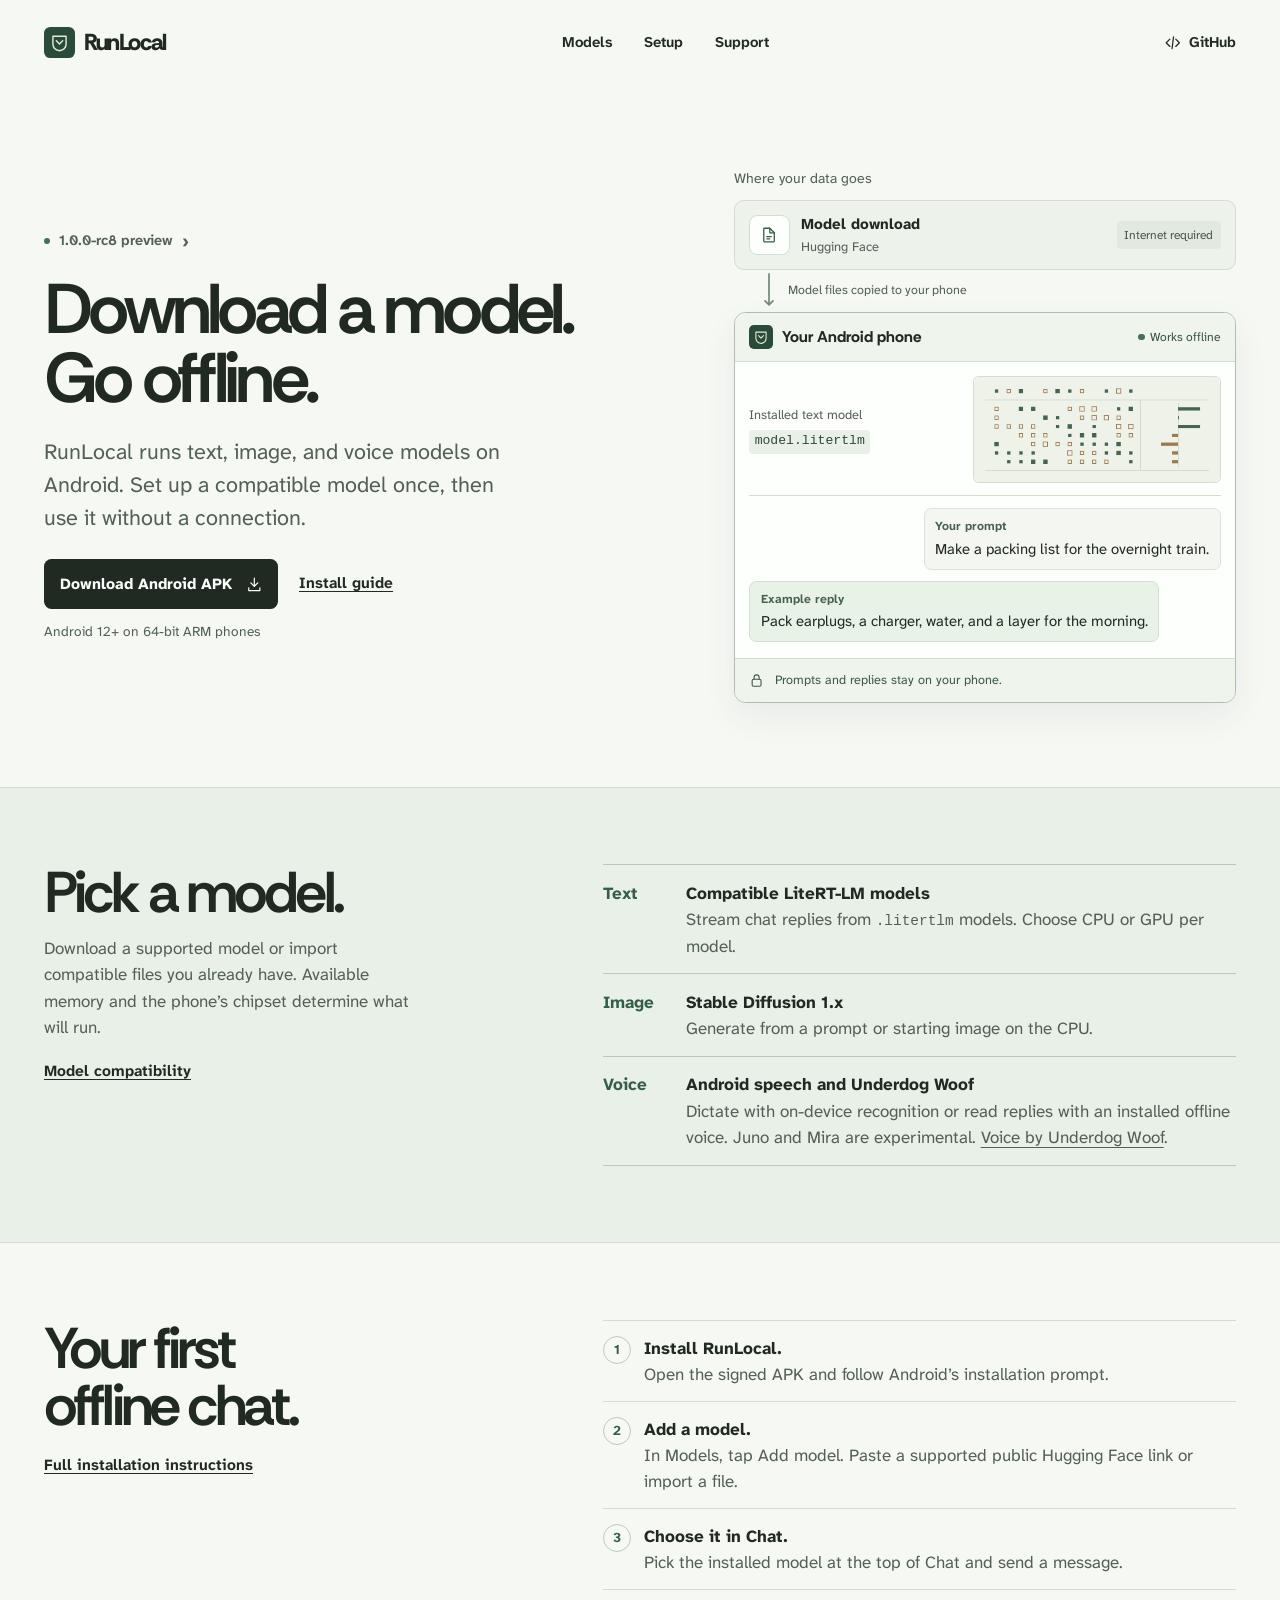
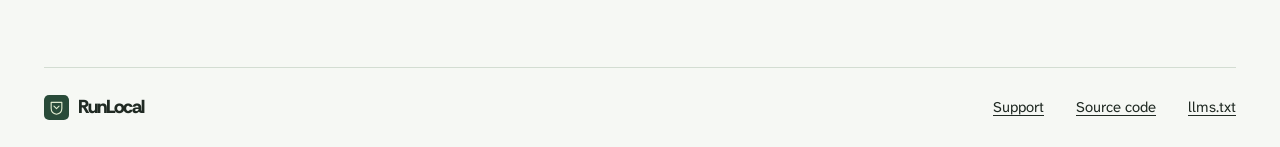
==== commit 803df238: "Add arithmetic artwork to the RunLocal hero" ====
--- a/website/index.html
+++ b/website/index.html
@@ -15,6 +15,7 @@
   <link rel="icon" href="favicon.svg" type="image/svg+xml">
   <link rel="stylesheet" href="styles.css">
   <script src="release.js" defer></script>
+  <script src="dot-product.js" defer></script>
 </head>
 <body>
   <a class="skip-link" href="#main">Skip to content</a>
@@ -71,8 +72,11 @@
           </div>
           <div class="device-body">
             <div class="model-file">
-              <span>Installed text model</span>
-              <code>model.litertlm</code>
+              <div class="model-file-label">
+                <span>Installed text model</span>
+                <code>model.litertlm</code>
+              </div>
+              <canvas id="dot-product" width="524" height="224" aria-hidden="true" hidden></canvas>
             </div>
             <div class="exchange">
               <div class="prompt">
--- a/website/styles.css
+++ b/website/styles.css
@@ -140,8 +140,10 @@
 .device-name { display: flex; align-items: center; gap: .55rem; font: 730 .975rem/1.2 var(--heading); }
 .offline { display: flex; align-items: center; gap: .32rem; color: #35553e; font-size: .76rem; }
 .device-body { padding: .85rem .9rem .95rem; }
-.model-file { display: flex; flex-wrap: wrap; justify-content: space-between; gap: .15rem .55rem; padding-bottom: .75rem; border-bottom: 1px solid var(--line); color: var(--muted); font-size: .8rem; }
+.model-file { display: flex; align-items: center; justify-content: space-between; gap: .5rem; padding-bottom: .75rem; border-bottom: 1px solid var(--line); color: var(--muted); font-size: .8rem; }
+.model-file-label { display: grid; justify-items: start; gap: .3rem; }
 .model-file code { padding: .12rem .35rem; border-radius: .24rem; background: var(--shade); color: #2c4937; font-size: .82rem; }
+.model-file canvas { width: min(60%, 15.5rem); min-width: 0; height: auto; border: 1px solid var(--line); border-radius: .35rem; }
 .exchange { display: grid; gap: .65rem; padding-top: .78rem; }
 .prompt, .reply { padding: .56rem .66rem; border-radius: .45rem; font-size: .93rem; line-height: 1.44; }
 .prompt { width: fit-content; max-width: 94%; justify-self: end; border: 1px solid #dce4d9; background: #f3f6f1; }
@@ -219,4 +221,5 @@
 
 @media (forced-colors: active) {
   .button { border: 1px solid ButtonText; }
-}
+  .model-file canvas { display: none; }
+}
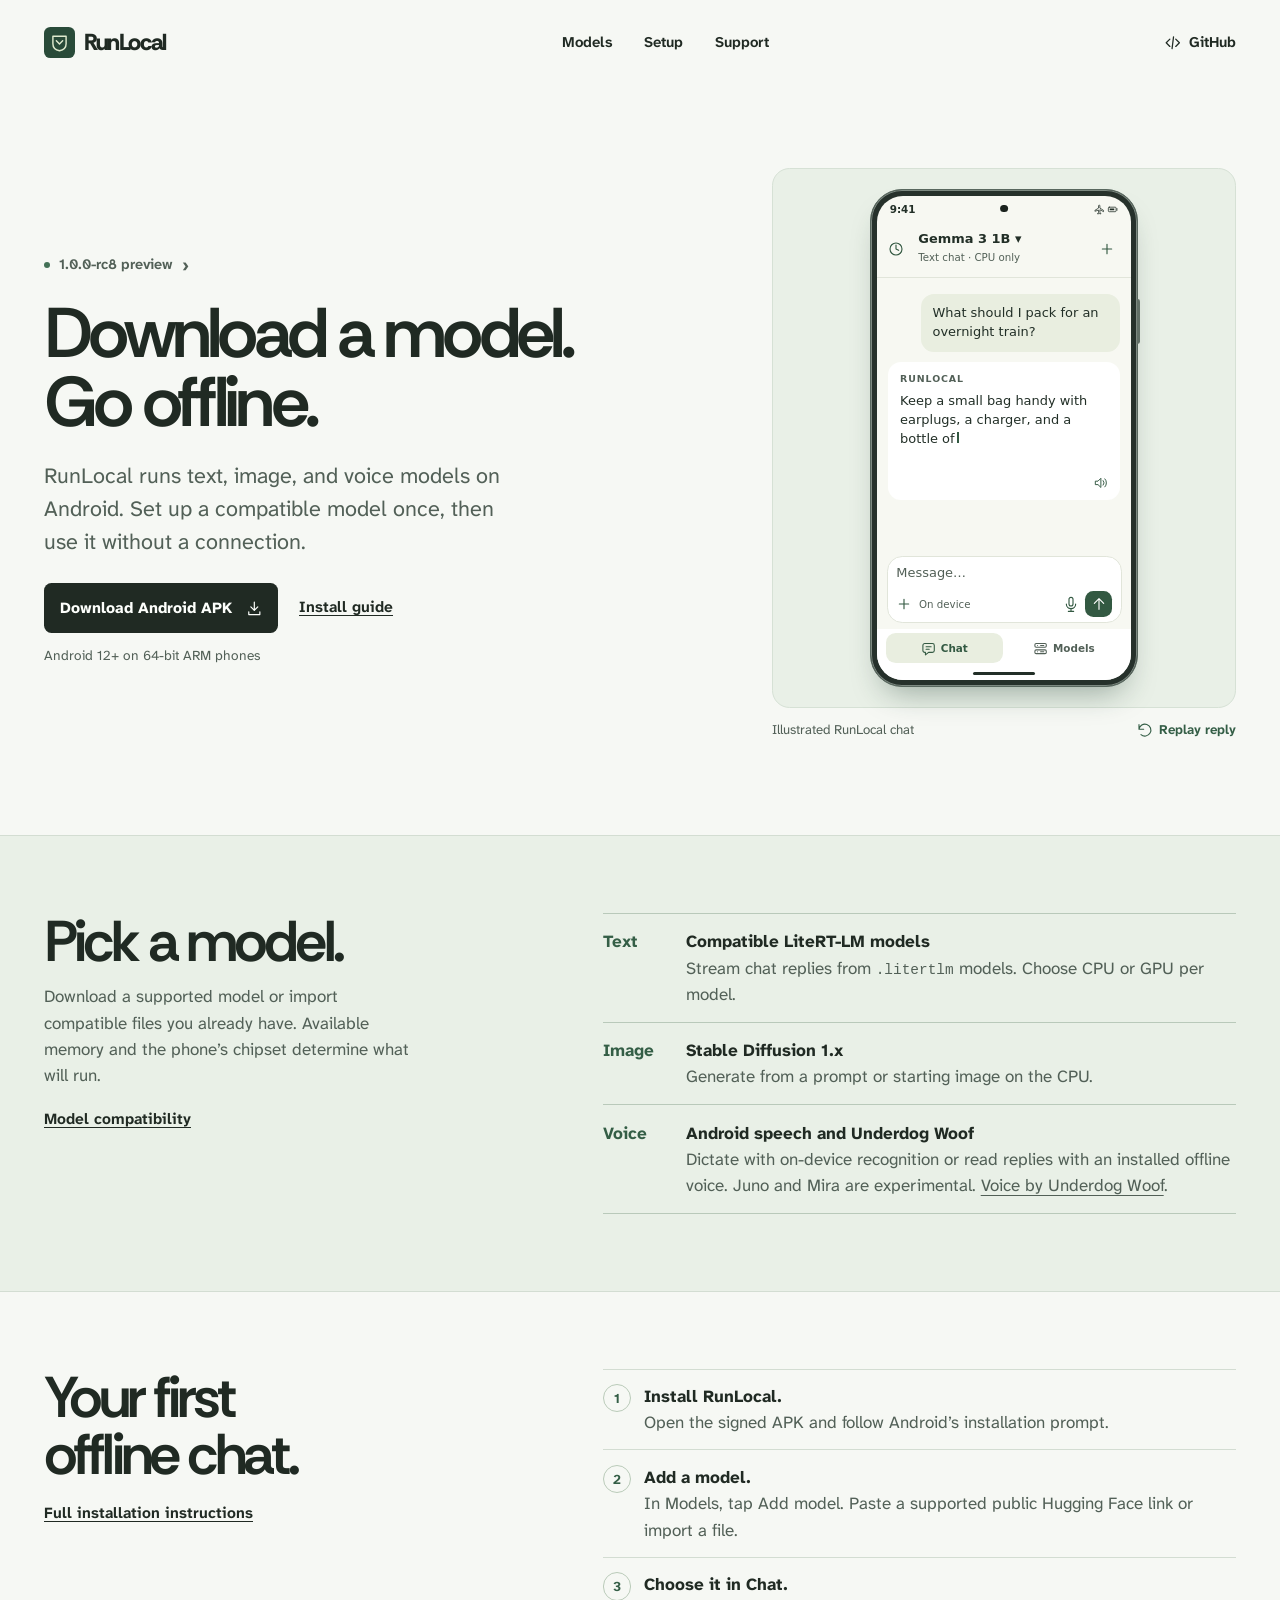
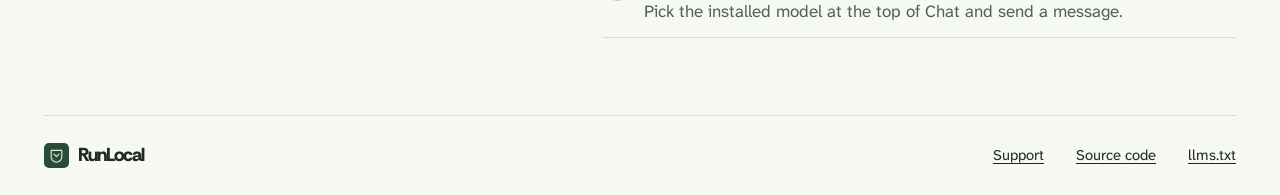
==== commit f9d73f28: "Show RunLocal chat inside a phone in the hero" ====
--- a/website/index.html
+++ b/website/index.html
@@ -15,7 +15,7 @@
   <link rel="icon" href="favicon.svg" type="image/svg+xml">
   <link rel="stylesheet" href="styles.css">
   <script src="release.js" defer></script>
-  <script src="dot-product.js" defer></script>
+  <script src="phone-demo.js" defer></script>
 </head>
 <body>
   <a class="skip-link" href="#main">Skip to content</a>
@@ -52,48 +52,60 @@
         <p class="platform">Android 12+ on 64-bit ARM phones</p>
       </div>
 
-      <figure class="workflow" aria-labelledby="flow-caption">
-        <figcaption id="flow-caption">Where your data goes</figcaption>
-        <div class="model-source">
-          <span class="file-icon">
-            <svg aria-hidden="true" viewBox="0 0 24 24" fill="none"><path d="M13 3H6a1 1 0 0 0-1 1v16a1 1 0 0 0 1 1h12a1 1 0 0 0 1-1V9l-6-6Z"/><path d="M13 3v6h6m-10 5h6m-6 3h4"/></svg>
-          </span>
-          <span><strong>Model download</strong><small>Hugging Face</small></span>
-          <span class="network-label">Internet required</span>
-        </div>
-        <div class="transfer">
-          <svg aria-hidden="true" viewBox="0 0 16 36" fill="none"><path d="M8 1v31m-4-4 4 4 4-4"/></svg>
-          <span>Model files copied to your phone</span>
-        </div>
-        <div class="device">
-          <div class="device-header">
-            <span class="device-name"><img src="favicon.svg" width="24" height="24" alt="">Your Android phone</span>
-            <span class="offline"><span aria-hidden="true"></span> Works offline</span>
-          </div>
-          <div class="device-body">
-            <div class="model-file">
-              <div class="model-file-label">
-                <span>Installed text model</span>
-                <code>model.litertlm</code>
+      <figure class="phone-demo" aria-labelledby="phone-demo-caption">
+        <div class="phone-stage">
+          <div class="phone-frame">
+            <div class="phone-screen">
+              <div class="phone-status" aria-hidden="true">
+                <span>9:41</span>
+                <div class="phone-indicators">
+                  <svg viewBox="0 0 24 24" fill="none"><path d="M21 16v-2l-8-5V4a1.5 1.5 0 0 0-3 0v5l-8 5v2l8-2.5V19l-2 1.5V22l3.5-1 3.5 1v-1.5L13 19v-5.5z"/></svg>
+                  <svg viewBox="0 0 24 24" fill="none"><rect x="3" y="7" width="17" height="10" rx="2"/><path d="M22 10v4"/><path d="M6 10h10v4H6z" fill="currentColor" stroke="none"/></svg>
+                </div>
               </div>
-              <canvas id="dot-product" width="524" height="224" aria-hidden="true" hidden></canvas>
-            </div>
-            <div class="exchange">
-              <div class="prompt">
-                <span>Your prompt</span>
-                <p>Make a packing list for the overnight train.</p>
+              <div class="phone-header">
+                <svg aria-hidden="true" viewBox="0 0 24 24" fill="none"><circle cx="12" cy="12" r="9"/><path d="M12 6v6l4 2"/></svg>
+                <div>
+                  <strong>Gemma 3 1B <span aria-hidden="true">▾</span></strong>
+                  <small>Text chat · CPU only</small>
+                </div>
+                <svg aria-hidden="true" viewBox="0 0 24 24" fill="none"><path d="M12 5v14M5 12h14"/></svg>
               </div>
-              <div class="reply">
-                <span>Example reply</span>
-                <p>Pack earplugs, a charger, water, and a layer for the morning.</p>
+              <div class="phone-conversation">
+                <p class="phone-prompt"><span class="visually-hidden">You: </span>What should I pack for an overnight train?</p>
+                <div class="phone-reply">
+                  <span class="phone-reply-name">RunLocal</span>
+                  <div class="phone-reply-copy">
+                    <p>Keep a small bag handy with earplugs, a charger, and a bottle of water. Bring a light layer for the morning.</p>
+                    <p class="phone-stream" aria-hidden="true" hidden></p>
+                  </div>
+                  <svg class="phone-speaker" aria-hidden="true" viewBox="0 0 24 24" fill="none"><path d="M3 9h4l5-5v16l-5-5H3zM16 8a6 6 0 0 1 0 8m3-11a10 10 0 0 1 0 14"/></svg>
+                </div>
               </div>
+              <div class="phone-composer" aria-hidden="true">
+                <span>Message…</span>
+                <div class="phone-tools">
+                  <svg viewBox="0 0 24 24" fill="none"><path d="M12 5v14M5 12h14"/></svg>
+                  <small>On device</small>
+                  <svg viewBox="0 0 24 24" fill="none"><rect x="9" y="2" width="6" height="13" rx="3"/><path d="M5 12a7 7 0 0 0 14 0m-7 7v4m-4 0h8"/></svg>
+                  <span class="phone-send"><svg viewBox="0 0 24 24" fill="none"><path d="M12 20V4m-7 7 7-7 7 7"/></svg></span>
+                </div>
+              </div>
+              <div class="phone-tabs" aria-hidden="true">
+                <span class="phone-tab-selected"><svg viewBox="0 0 24 24" fill="none"><path d="M7 18H6a3 3 0 0 1-3-3V7a3 3 0 0 1 3-3h12a3 3 0 0 1 3 3v8a3 3 0 0 1-3 3h-6l-5 4zM8 9h8m-8 4h5"/></svg>Chat</span>
+                <span><svg viewBox="0 0 24 24" fill="none"><rect x="3" y="4" width="18" height="6" rx="2"/><rect x="3" y="14" width="18" height="6" rx="2"/><path d="M7 7h.01m-.01 10h.01m5-10h5m-5 10h5"/></svg>Models</span>
+              </div>
+              <div class="phone-gesture" aria-hidden="true"></div>
             </div>
           </div>
-          <div class="device-note">
-            <svg aria-hidden="true" viewBox="0 0 24 24" fill="none"><rect x="5" y="10" width="14" height="11" rx="2"/><path d="M8 10V7a4 4 0 0 1 8 0v3"/></svg>
-            Prompts and replies stay on your phone.
-          </div>
         </div>
+        <figcaption id="phone-demo-caption">
+          <span>Illustrated RunLocal chat</span>
+          <button type="button" class="phone-replay" hidden>
+            <svg aria-hidden="true" viewBox="0 0 24 24" fill="none"><path d="M3 11a9 9 0 1 1 3 8m-3-8V4m0 7h7"/></svg>
+            Replay reply
+          </button>
+        </figcaption>
       </figure>
     </section>
 
--- a/website/styles.css
+++ b/website/styles.css
@@ -81,7 +81,7 @@
   text-decoration: none;
 }
 .release-link:hover #release-status { text-decoration: underline; }
-.status-dot, .offline > span { width: .4rem; height: .4rem; border-radius: 50%; background: #437156; }
+.status-dot { width: .4rem; height: .4rem; border-radius: 50%; background: #437156; }
 .release-chevron { font-size: 1.15rem; line-height: .9; }
 .hero-actions { display: flex; flex-wrap: wrap; align-items: center; gap: .42rem 1.3rem; margin-top: 1.5rem; }
 .button {
@@ -103,54 +103,63 @@
 .text-link { display: inline-flex; align-items: center; min-height: 2.75rem; font-size: .965rem; font-weight: 680; }
 .platform { margin-top: .75rem; color: var(--muted); font-size: .855rem; }
 
-.workflow { width: min(100%, 32rem); justify-self: end; }
-.workflow figcaption { margin-bottom: .63rem; color: var(--muted); font-size: .88rem; }
-.model-source {
-  display: grid;
-  grid-template-columns: auto minmax(0, 1fr) auto;
-  align-items: center;
-  gap: .7rem;
-  padding: .78rem .9rem;
-  border: 1px solid var(--line);
-  border-radius: .6rem;
-  background: #edf2eb;
-  font-size: .94rem;
-}
-.model-source small { display: block; color: var(--muted); font-size: .81rem; }
-.file-icon { display: grid; place-items: center; width: 2.55rem; height: 2.55rem; border: 1px solid var(--line); border-radius: .52rem; background: var(--white); color: var(--leaf); }
-.network-label { padding: .3rem .45rem; border-radius: .28rem; background: #e2e9df; color: #49574d; font-size: .75rem; }
-.transfer { display: flex; align-items: center; gap: .65rem; height: 2.6rem; padding-left: 1.73rem; color: var(--muted); font-size: .78rem; }
-.transfer svg { width: 1rem; height: 100%; color: #6e8974; }
-.device {
+/* The inset screen uses the proportions and colors of RunLocal's Android Chat. */
+.phone-demo { width: min(100%, 29rem); justify-self: end; }
+.phone-stage { display: grid; place-items: center; padding: 1.25rem 1rem; border: 1px solid #d6e1d5; border-radius: 1.1rem; background: #e9f0e7; }
+.phone-frame {
+  position: relative;
+  width: min(100%, 16.75rem);
+  padding: .37rem;
+  border: 1px solid #58675e;
+  border-radius: 2rem;
+  background: #26312b;
+  box-shadow: inset 0 0 0 1px #7d8981, 0 1.1rem 1.9rem -.8rem #1d392d65;
+}
+.phone-frame::after { content: ""; position: absolute; top: 22%; right: -.17rem; width: .16rem; height: 2.8rem; border-radius: 0 .15rem .15rem 0; background: #627067; }
+.phone-screen {
+  display: flex;
+  flex-direction: column;
+  min-height: 30.25rem;
   overflow: hidden;
-  border: 1px solid #aebfaf;
-  border-radius: .72rem;
-  background: var(--white);
-  box-shadow: 0 .85rem 2.1rem #203d2611;
-}
-.device-header, .device-note {
-  display: flex;
-  flex-wrap: wrap;
-  align-items: center;
-  gap: .45rem .65rem;
-  padding: .76rem .9rem;
-  background: #eff5ed;
-}
-.device-header { justify-content: space-between; border-bottom: 1px solid var(--line); }
-.device-name { display: flex; align-items: center; gap: .55rem; font: 730 .975rem/1.2 var(--heading); }
-.offline { display: flex; align-items: center; gap: .32rem; color: #35553e; font-size: .76rem; }
-.device-body { padding: .85rem .9rem .95rem; }
-.model-file { display: flex; align-items: center; justify-content: space-between; gap: .5rem; padding-bottom: .75rem; border-bottom: 1px solid var(--line); color: var(--muted); font-size: .8rem; }
-.model-file-label { display: grid; justify-items: start; gap: .3rem; }
-.model-file code { padding: .12rem .35rem; border-radius: .24rem; background: var(--shade); color: #2c4937; font-size: .82rem; }
-.model-file canvas { width: min(60%, 15.5rem); min-width: 0; height: auto; border: 1px solid var(--line); border-radius: .35rem; }
-.exchange { display: grid; gap: .65rem; padding-top: .78rem; }
-.prompt, .reply { padding: .56rem .66rem; border-radius: .45rem; font-size: .93rem; line-height: 1.44; }
-.prompt { width: fit-content; max-width: 94%; justify-self: end; border: 1px solid #dce4d9; background: #f3f6f1; }
-.reply { width: fit-content; max-width: 94%; border: 1px solid #d2e0d1; background: #e9f2e7; }
-.exchange span { display: block; margin-bottom: .19rem; color: #48604d; font-size: .76rem; font-weight: 680; }
-.device-note { border-top: 1px solid var(--line); color: #3b5944; font-size: .79rem; }
-.device-note svg { width: .95rem; height: .95rem; }
+  border-radius: 1.62rem;
+  background: #f7f8f2;
+  color: #222f27;
+  font: .81rem/1.45 Roboto, system-ui, sans-serif;
+}
+.phone-status { position: relative; display: flex; align-items: center; justify-content: space-between; min-height: 1.7rem; padding: .2rem .8rem; font-size: .65rem; font-weight: 700; }
+.phone-status::after { content: ""; position: absolute; left: 50%; top: .54rem; width: .49rem; height: .49rem; transform: translateX(-50%); border-radius: 50%; background: #1b231e; }
+.phone-indicators { display: flex; align-items: center; gap: .16rem; }
+.phone-indicators svg { width: .68rem; height: .68rem; }
+.phone-header { display: grid; grid-template-columns: 1.3rem minmax(0, 1fr) 1.3rem; gap: .57rem; align-items: center; padding: .49rem .72rem .66rem; border-bottom: 1px solid #e1e5da; color: #335942; }
+.phone-header strong { display: block; color: #222f27; line-height: 1.3; }
+.phone-header small, .phone-tools small, .phone-composer > span { color: #526057; }
+.phone-header small, .phone-tools small { font-size: .64rem; }
+.phone-header svg, .phone-tools svg { width: 1rem; height: 1rem; }
+.phone-conversation { flex: 1; display: grid; align-content: start; gap: .65rem; padding: 1rem .72rem .75rem; }
+.phone-prompt, .phone-reply { padding: .63rem .73rem; border-radius: .82rem; }
+.phone-prompt { justify-self: end; max-width: 86%; background: #e9eee0; }
+.phone-reply { background: #fff; }
+.phone-reply-name { display: block; margin-bottom: .38rem; color: #526057; font-size: .59rem; font-weight: 750; letter-spacing: .095em; text-transform: uppercase; }
+.phone-reply-copy { position: relative; }
+.phone-reply-copy.is-streaming > :first-child { opacity: 0; }
+.phone-stream { position: absolute; inset: 0; }
+.phone-stream::after { content: ""; display: inline-block; width: .1rem; height: .85em; margin-left: .18rem; background: #335942; }
+.phone-speaker { width: .86rem; height: .86rem; margin: .56rem 0 0 auto; color: #335942; }
+.phone-composer { margin: .1rem .6rem .35rem; padding: .49rem .55rem .3rem; border: 1px solid #e1e5da; border-radius: .95rem; background: #fff; }
+.phone-composer > span { display: block; margin-bottom: .47rem; }
+.phone-tools { display: grid; grid-template-columns: auto 1fr auto auto; gap: .42rem; align-items: center; color: #335942; }
+.phone-send { display: grid; place-items: center; width: 1.65rem; height: 1.65rem; border-radius: .52rem; color: white; background: #335942; }
+.phone-tabs { display: grid; grid-template-columns: 1fr 1fr; gap: .16rem; padding: .28rem .55rem; background: #fff; color: #526057; }
+.phone-tabs span { display: flex; justify-content: center; align-items: center; gap: .31rem; min-height: 1.9rem; border-radius: .61rem; font-size: .65rem; font-weight: 650; }
+.phone-tabs svg { width: .95rem; height: .95rem; }
+.phone-tab-selected { background: #e9eee0; color: #335942; }
+.phone-gesture { display: grid; place-items: center; min-height: .75rem; background: #fff; }
+.phone-gesture::after { content: ""; width: 3.9rem; height: .19rem; border-radius: .2rem; background: #222f27; }
+.phone-demo figcaption { display: flex; align-items: center; justify-content: space-between; flex-wrap: wrap; gap: .2rem .65rem; min-height: 2.5rem; color: var(--muted); font-size: .83rem; }
+.phone-replay { align-items: center; gap: .33rem; min-height: 2.75rem; padding: .3rem .03rem; border: 0; background: transparent; color: var(--leaf); font: 680 .83rem/1.2 var(--body); cursor: pointer; }
+.phone-replay:not([hidden]) { display: inline-flex; }
+.phone-replay:hover { text-decoration: underline; }
+.visually-hidden { position: absolute; width: 1px; height: 1px; overflow: hidden; clip-path: inset(50%); white-space: nowrap; }
 
 .catalog { border-block: 1px solid var(--line); background: var(--shade); }
 .catalog-layout, .setup-layout { display: grid; grid-template-columns: minmax(0, .72fr) minmax(0, 1fr); gap: 1.8rem clamp(2rem, 8vw, 7.5rem); padding-block: clamp(2.5rem, 6vw, 5.5rem); }
@@ -191,7 +200,7 @@
   .wrap { width: calc(100% - 2.5rem); }
   .hero { grid-template-columns: 1fr; gap: 2.45rem; min-height: 0; padding-block: 2rem 3rem; }
   .hero-copy { padding-bottom: 0; }
-  .workflow { justify-self: start; }
+  .phone-demo { justify-self: center; }
   h1 { font-size: clamp(2.92rem, 8.25vw, 4.2rem); }
 }
 
@@ -207,7 +216,6 @@
   .release-link { margin-bottom: .65rem; }
   .hero-copy > p:first-of-type { margin-top: .85rem; }
   .hero-actions { margin-top: 1.05rem; }
-  .network-label { font-size: .71rem; }
   .catalog-layout, .setup-layout, .support-layout { grid-template-columns: 1fr; }
   .setup h2 br { display: none; }
   .setup h2 { max-width: none; }
@@ -215,11 +223,10 @@
 }
 
 @media (max-width: 350px) {
-  .model-source { gap: .45rem; padding-inline: .6rem; }
   .site-header nav { gap: .1rem .6rem; }
 }
 
 @media (forced-colors: active) {
   .button { border: 1px solid ButtonText; }
-  .model-file canvas { display: none; }
-}
+  .phone-stage, .phone-frame, .phone-replay { border: 1px solid ButtonText; }
+}
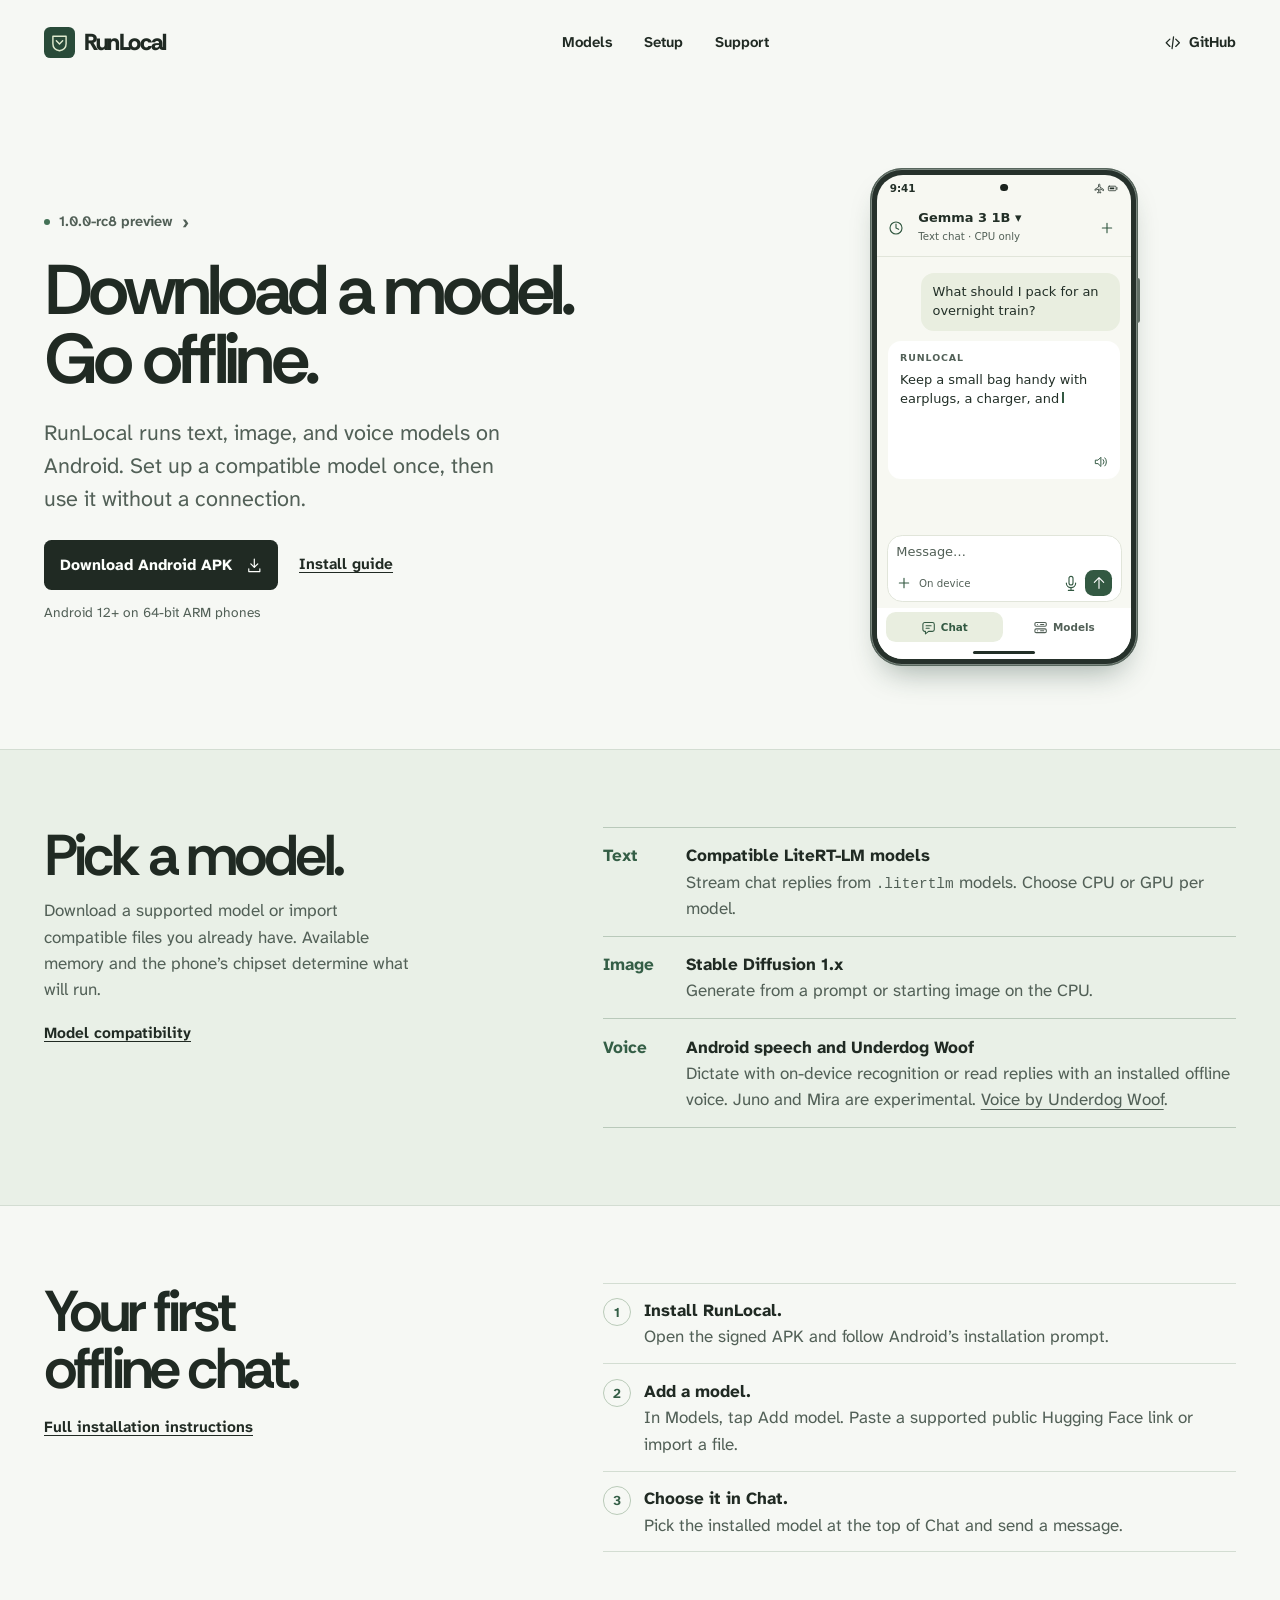
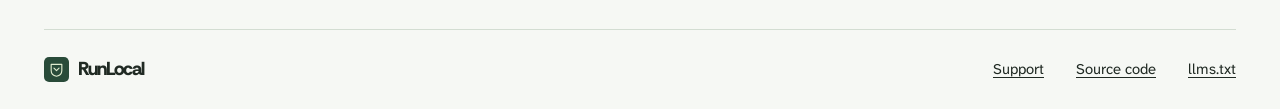
==== commit b9ea8061: "Simplify the RunLocal phone hero" ====
--- a/website/index.html
+++ b/website/index.html
@@ -52,60 +52,51 @@
         <p class="platform">Android 12+ on 64-bit ARM phones</p>
       </div>
 
-      <figure class="phone-demo" aria-labelledby="phone-demo-caption">
-        <div class="phone-stage">
-          <div class="phone-frame">
-            <div class="phone-screen">
-              <div class="phone-status" aria-hidden="true">
-                <span>9:41</span>
-                <div class="phone-indicators">
-                  <svg viewBox="0 0 24 24" fill="none"><path d="M21 16v-2l-8-5V4a1.5 1.5 0 0 0-3 0v5l-8 5v2l8-2.5V19l-2 1.5V22l3.5-1 3.5 1v-1.5L13 19v-5.5z"/></svg>
-                  <svg viewBox="0 0 24 24" fill="none"><rect x="3" y="7" width="17" height="10" rx="2"/><path d="M22 10v4"/><path d="M6 10h10v4H6z" fill="currentColor" stroke="none"/></svg>
+      <figure class="phone-demo" aria-label="RunLocal chat example">
+        <div class="phone-frame">
+          <div class="phone-screen">
+            <div class="phone-status" aria-hidden="true">
+              <span>9:41</span>
+              <div class="phone-indicators">
+                <svg viewBox="0 0 24 24" fill="none"><path d="M21 16v-2l-8-5V4a1.5 1.5 0 0 0-3 0v5l-8 5v2l8-2.5V19l-2 1.5V22l3.5-1 3.5 1v-1.5L13 19v-5.5z"/></svg>
+                <svg viewBox="0 0 24 24" fill="none"><rect x="3" y="7" width="17" height="10" rx="2"/><path d="M22 10v4"/><path d="M6 10h10v4H6z" fill="currentColor" stroke="none"/></svg>
+              </div>
+            </div>
+            <div class="phone-header">
+              <svg aria-hidden="true" viewBox="0 0 24 24" fill="none"><circle cx="12" cy="12" r="9"/><path d="M12 6v6l4 2"/></svg>
+              <div>
+                <strong>Gemma 3 1B <span aria-hidden="true">▾</span></strong>
+                <small>Text chat · CPU only</small>
+              </div>
+              <svg aria-hidden="true" viewBox="0 0 24 24" fill="none"><path d="M12 5v14M5 12h14"/></svg>
+            </div>
+            <div class="phone-conversation">
+              <p class="phone-prompt"><span class="visually-hidden">You: </span>What should I pack for an overnight train?</p>
+              <div class="phone-reply">
+                <span class="phone-reply-name">RunLocal</span>
+                <div class="phone-reply-copy">
+                  <p>Keep a small bag handy with earplugs, a charger, and a bottle of water. Bring a light layer for the morning.</p>
+                  <p class="phone-stream" aria-hidden="true" hidden></p>
                 </div>
+                <svg class="phone-speaker" aria-hidden="true" viewBox="0 0 24 24" fill="none"><path d="M3 9h4l5-5v16l-5-5H3zM16 8a6 6 0 0 1 0 8m3-11a10 10 0 0 1 0 14"/></svg>
               </div>
-              <div class="phone-header">
-                <svg aria-hidden="true" viewBox="0 0 24 24" fill="none"><circle cx="12" cy="12" r="9"/><path d="M12 6v6l4 2"/></svg>
-                <div>
-                  <strong>Gemma 3 1B <span aria-hidden="true">▾</span></strong>
-                  <small>Text chat · CPU only</small>
-                </div>
-                <svg aria-hidden="true" viewBox="0 0 24 24" fill="none"><path d="M12 5v14M5 12h14"/></svg>
+            </div>
+            <div class="phone-composer" aria-hidden="true">
+              <span>Message…</span>
+              <div class="phone-tools">
+                <svg viewBox="0 0 24 24" fill="none"><path d="M12 5v14M5 12h14"/></svg>
+                <small>On device</small>
+                <svg viewBox="0 0 24 24" fill="none"><rect x="9" y="2" width="6" height="13" rx="3"/><path d="M5 12a7 7 0 0 0 14 0m-7 7v4m-4 0h8"/></svg>
+                <span class="phone-send"><svg viewBox="0 0 24 24" fill="none"><path d="M12 20V4m-7 7 7-7 7 7"/></svg></span>
               </div>
-              <div class="phone-conversation">
-                <p class="phone-prompt"><span class="visually-hidden">You: </span>What should I pack for an overnight train?</p>
-                <div class="phone-reply">
-                  <span class="phone-reply-name">RunLocal</span>
-                  <div class="phone-reply-copy">
-                    <p>Keep a small bag handy with earplugs, a charger, and a bottle of water. Bring a light layer for the morning.</p>
-                    <p class="phone-stream" aria-hidden="true" hidden></p>
-                  </div>
-                  <svg class="phone-speaker" aria-hidden="true" viewBox="0 0 24 24" fill="none"><path d="M3 9h4l5-5v16l-5-5H3zM16 8a6 6 0 0 1 0 8m3-11a10 10 0 0 1 0 14"/></svg>
-                </div>
-              </div>
-              <div class="phone-composer" aria-hidden="true">
-                <span>Message…</span>
-                <div class="phone-tools">
-                  <svg viewBox="0 0 24 24" fill="none"><path d="M12 5v14M5 12h14"/></svg>
-                  <small>On device</small>
-                  <svg viewBox="0 0 24 24" fill="none"><rect x="9" y="2" width="6" height="13" rx="3"/><path d="M5 12a7 7 0 0 0 14 0m-7 7v4m-4 0h8"/></svg>
-                  <span class="phone-send"><svg viewBox="0 0 24 24" fill="none"><path d="M12 20V4m-7 7 7-7 7 7"/></svg></span>
-                </div>
-              </div>
-              <div class="phone-tabs" aria-hidden="true">
-                <span class="phone-tab-selected"><svg viewBox="0 0 24 24" fill="none"><path d="M7 18H6a3 3 0 0 1-3-3V7a3 3 0 0 1 3-3h12a3 3 0 0 1 3 3v8a3 3 0 0 1-3 3h-6l-5 4zM8 9h8m-8 4h5"/></svg>Chat</span>
-                <span><svg viewBox="0 0 24 24" fill="none"><rect x="3" y="4" width="18" height="6" rx="2"/><rect x="3" y="14" width="18" height="6" rx="2"/><path d="M7 7h.01m-.01 10h.01m5-10h5m-5 10h5"/></svg>Models</span>
-              </div>
-              <div class="phone-gesture" aria-hidden="true"></div>
             </div>
+            <div class="phone-tabs" aria-hidden="true">
+              <span class="phone-tab-selected"><svg viewBox="0 0 24 24" fill="none"><path d="M7 18H6a3 3 0 0 1-3-3V7a3 3 0 0 1 3-3h12a3 3 0 0 1 3 3v8a3 3 0 0 1-3 3h-6l-5 4zM8 9h8m-8 4h5"/></svg>Chat</span>
+              <span><svg viewBox="0 0 24 24" fill="none"><rect x="3" y="4" width="18" height="6" rx="2"/><rect x="3" y="14" width="18" height="6" rx="2"/><path d="M7 7h.01m-.01 10h.01m5-10h5m-5 10h5"/></svg>Models</span>
+            </div>
+            <div class="phone-gesture" aria-hidden="true"></div>
           </div>
         </div>
-        <figcaption id="phone-demo-caption">
-          <span>Illustrated RunLocal chat</span>
-          <button type="button" class="phone-replay" hidden>
-            <svg aria-hidden="true" viewBox="0 0 24 24" fill="none"><path d="M3 11a9 9 0 1 1 3 8m-3-8V4m0 7h7"/></svg>
-            Replay reply
-          </button>
-        </figcaption>
       </figure>
     </section>
 
--- a/website/styles.css
+++ b/website/styles.css
@@ -104,8 +104,7 @@
 .platform { margin-top: .75rem; color: var(--muted); font-size: .855rem; }
 
 /* The inset screen uses the proportions and colors of RunLocal's Android Chat. */
-.phone-demo { width: min(100%, 29rem); justify-self: end; }
-.phone-stage { display: grid; place-items: center; padding: 1.25rem 1rem; border: 1px solid #d6e1d5; border-radius: 1.1rem; background: #e9f0e7; }
+.phone-demo { display: grid; place-items: center; width: min(100%, 29rem); justify-self: end; }
 .phone-frame {
   position: relative;
   width: min(100%, 16.75rem);
@@ -155,10 +154,6 @@
 .phone-tab-selected { background: #e9eee0; color: #335942; }
 .phone-gesture { display: grid; place-items: center; min-height: .75rem; background: #fff; }
 .phone-gesture::after { content: ""; width: 3.9rem; height: .19rem; border-radius: .2rem; background: #222f27; }
-.phone-demo figcaption { display: flex; align-items: center; justify-content: space-between; flex-wrap: wrap; gap: .2rem .65rem; min-height: 2.5rem; color: var(--muted); font-size: .83rem; }
-.phone-replay { align-items: center; gap: .33rem; min-height: 2.75rem; padding: .3rem .03rem; border: 0; background: transparent; color: var(--leaf); font: 680 .83rem/1.2 var(--body); cursor: pointer; }
-.phone-replay:not([hidden]) { display: inline-flex; }
-.phone-replay:hover { text-decoration: underline; }
 .visually-hidden { position: absolute; width: 1px; height: 1px; overflow: hidden; clip-path: inset(50%); white-space: nowrap; }
 
 .catalog { border-block: 1px solid var(--line); background: var(--shade); }
@@ -228,5 +223,5 @@
 
 @media (forced-colors: active) {
   .button { border: 1px solid ButtonText; }
-  .phone-stage, .phone-frame, .phone-replay { border: 1px solid ButtonText; }
-}
+  .phone-frame { border: 1px solid ButtonText; }
+}
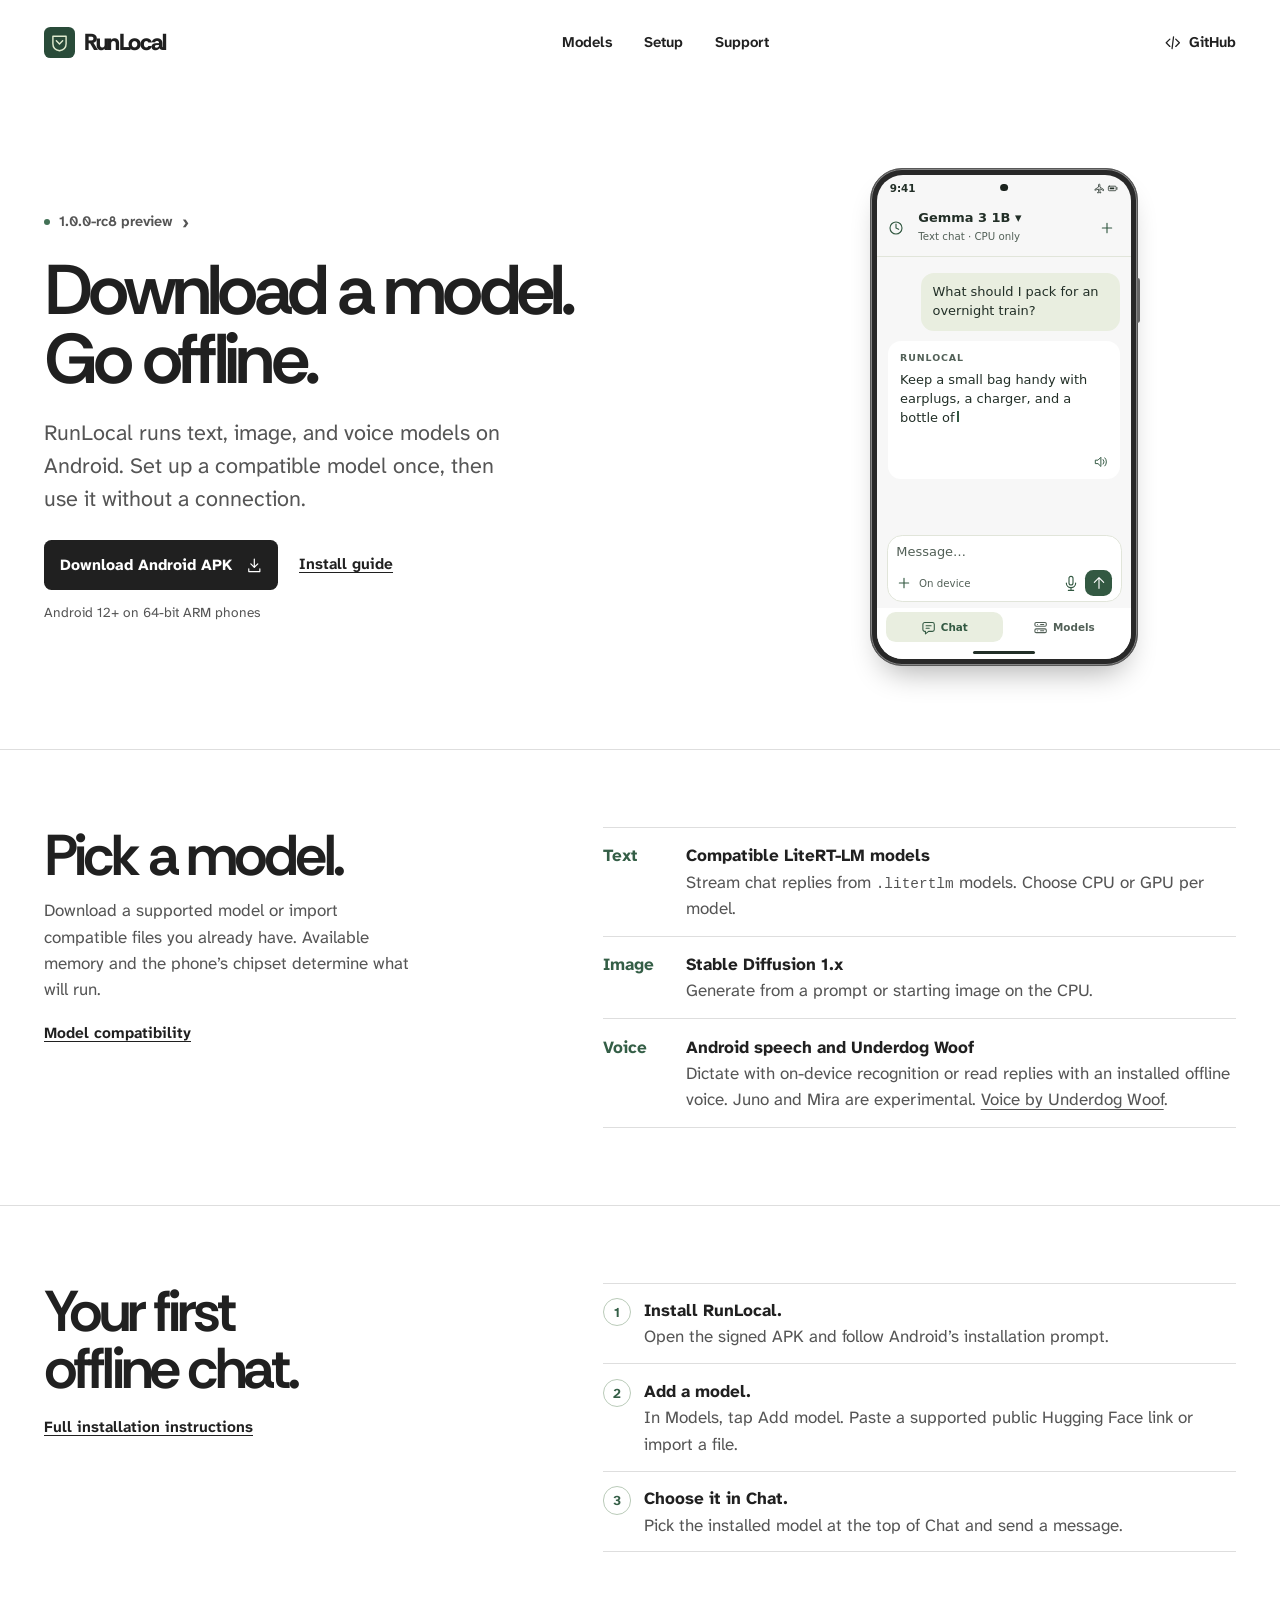
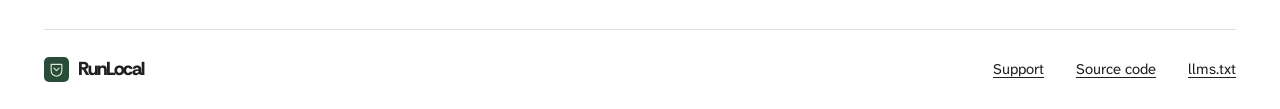
==== commit d9410fe0: "Remove the green tint from RunLocal website backgrounds" ====
--- a/website/index.html
+++ b/website/index.html
@@ -5,7 +5,7 @@
   <meta name="viewport" content="width=device-width, initial-scale=1">
   <title>RunLocal — Offline AI for Android</title>
   <meta name="description" content="Download RunLocal for Android. Run compatible text, image, and voice models offline, with your prompts and replies stored on your phone.">
-  <meta name="theme-color" content="#f6f8f4">
+  <meta name="theme-color" content="#ffffff">
   <meta property="og:type" content="website">
   <meta property="og:title" content="RunLocal — Offline AI for Android">
   <meta property="og:description" content="Download a model and use it offline. RunLocal runs text, image, and voice models on Android.">
@@ -13,7 +13,7 @@
   <link rel="canonical" href="https://07rjain.github.io/runlocal/">
   <link rel="alternate" type="text/plain" href="llms.txt" title="RunLocal guide for AI assistants">
   <link rel="icon" href="favicon.svg" type="image/svg+xml">
-  <link rel="stylesheet" href="styles.css">
+  <link rel="stylesheet" href="styles.css?v=2">
   <script src="release.js" defer></script>
   <script src="phone-demo.js" defer></script>
 </head>
--- a/website/styles.css
+++ b/website/styles.css
@@ -13,13 +13,12 @@
 }
 
 :root {
-  --paper: #f6f8f4;
-  --ink: #202a23;
-  --muted: #526057;
-  --line: #d3ddd2;
+  --paper: #fff;
+  --ink: #202020;
+  --muted: #555;
+  --line: #dedede;
   --leaf: #345e46;
-  --shade: #e9f0e7;
-  --white: #fdfffc;
+  --white: #fff;
   --heading: Rethink, system-ui, sans-serif;
   --body: Atkinson, system-ui, sans-serif;
 }
@@ -98,7 +97,7 @@
   font-weight: 750;
   text-decoration: none;
 }
-.button:hover { background: #34503d; }
+.button:hover { background: #383838; }
 .button svg { width: 1.04rem; height: 1.04rem; }
 .text-link { display: inline-flex; align-items: center; min-height: 2.75rem; font-size: .965rem; font-weight: 680; }
 .platform { margin-top: .75rem; color: var(--muted); font-size: .855rem; }
@@ -109,19 +108,19 @@
   position: relative;
   width: min(100%, 16.75rem);
   padding: .37rem;
-  border: 1px solid #58675e;
+  border: 1px solid #585858;
   border-radius: 2rem;
-  background: #26312b;
-  box-shadow: inset 0 0 0 1px #7d8981, 0 1.1rem 1.9rem -.8rem #1d392d65;
-}
-.phone-frame::after { content: ""; position: absolute; top: 22%; right: -.17rem; width: .16rem; height: 2.8rem; border-radius: 0 .15rem .15rem 0; background: #627067; }
+  background: #282828;
+  box-shadow: inset 0 0 0 1px #858585, 0 1.1rem 1.9rem -.8rem #0005;
+}
+.phone-frame::after { content: ""; position: absolute; top: 22%; right: -.17rem; width: .16rem; height: 2.8rem; border-radius: 0 .15rem .15rem 0; background: #666; }
 .phone-screen {
   display: flex;
   flex-direction: column;
   min-height: 30.25rem;
   overflow: hidden;
   border-radius: 1.62rem;
-  background: #f7f8f2;
+  background: #f7f7f7;
   color: #222f27;
   font: .81rem/1.45 Roboto, system-ui, sans-serif;
 }
@@ -156,12 +155,12 @@
 .phone-gesture::after { content: ""; width: 3.9rem; height: .19rem; border-radius: .2rem; background: #222f27; }
 .visually-hidden { position: absolute; width: 1px; height: 1px; overflow: hidden; clip-path: inset(50%); white-space: nowrap; }
 
-.catalog { border-block: 1px solid var(--line); background: var(--shade); }
+.catalog { border-block: 1px solid var(--line); }
 .catalog-layout, .setup-layout { display: grid; grid-template-columns: minmax(0, .72fr) minmax(0, 1fr); gap: 1.8rem clamp(2rem, 8vw, 7.5rem); padding-block: clamp(2.5rem, 6vw, 5.5rem); }
 .catalog-intro p { max-width: 34ch; margin-top: .85rem; color: var(--muted); }
 .catalog-intro .text-link, .setup .text-link { margin-top: .58rem; }
-.model-list { border-top: 1px solid #b9c9ba; }
-.model-list > div { display: grid; grid-template-columns: 4.2rem minmax(0, 1fr); gap: .35rem 1rem; padding-block: .9rem; border-bottom: 1px solid #b9c9ba; }
+.model-list { border-top: 1px solid var(--line); }
+.model-list > div { display: grid; grid-template-columns: 4.2rem minmax(0, 1fr); gap: .35rem 1rem; padding-block: .9rem; border-bottom: 1px solid var(--line); }
 .model-list dt { color: var(--leaf); font-weight: 730; }
 .model-list dd p { color: var(--muted); }
 
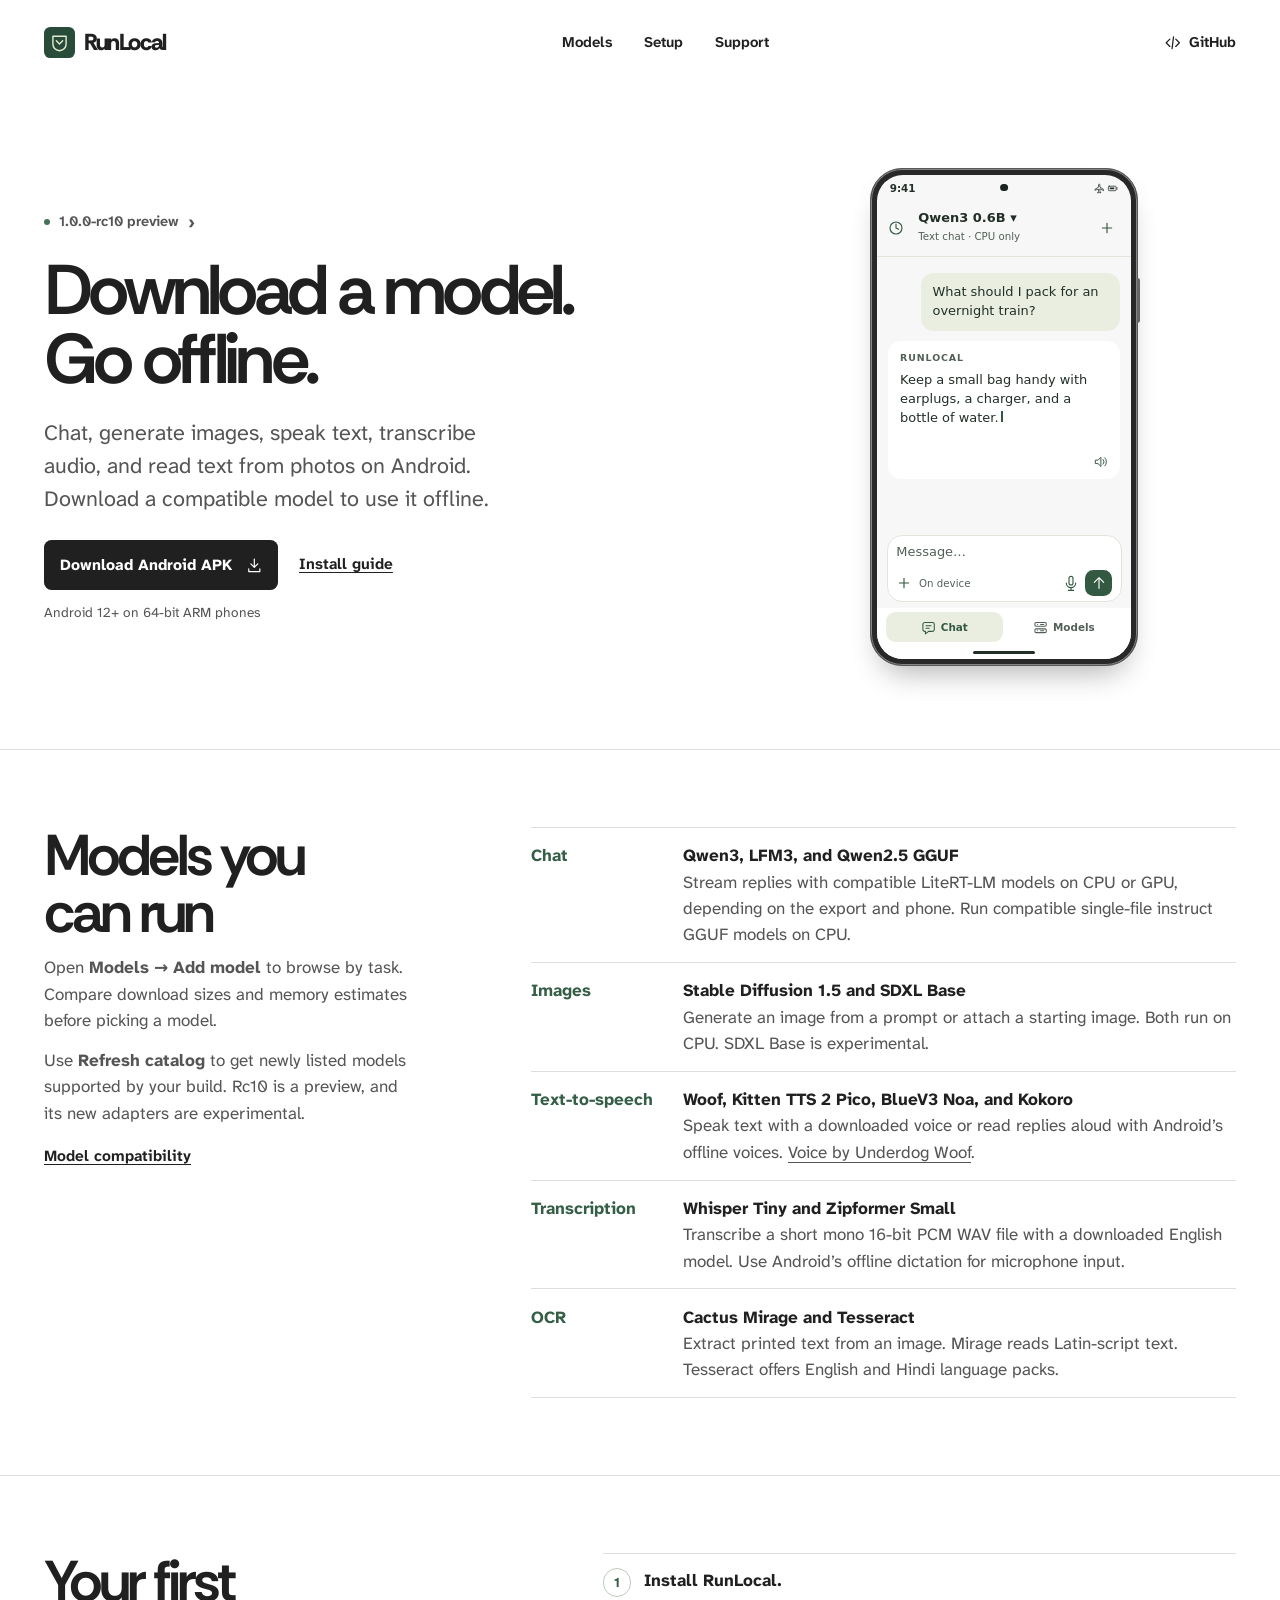
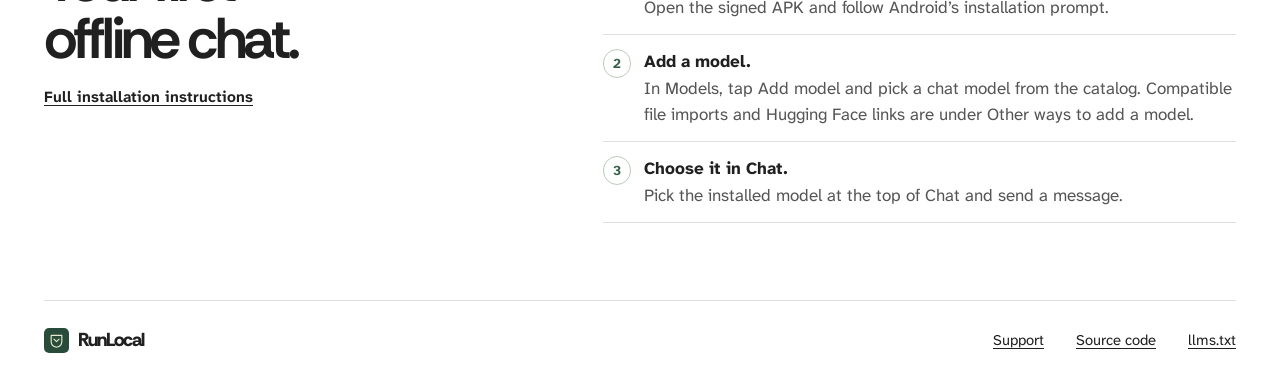
==== commit 6c09a959: "Document rc10 model support on the landing page" ====
--- a/website/index.html
+++ b/website/index.html
@@ -4,17 +4,17 @@
   <meta charset="utf-8">
   <meta name="viewport" content="width=device-width, initial-scale=1">
   <title>RunLocal — Offline AI for Android</title>
-  <meta name="description" content="Download RunLocal for Android. Run compatible text, image, and voice models offline, with your prompts and replies stored on your phone.">
+  <meta name="description" content="Download RunLocal for Android. Browse compatible models for offline chat, image generation, speech, transcription, and OCR.">
   <meta name="theme-color" content="#ffffff">
   <meta property="og:type" content="website">
   <meta property="og:title" content="RunLocal — Offline AI for Android">
-  <meta property="og:description" content="Download a model and use it offline. RunLocal runs text, image, and voice models on Android.">
+  <meta property="og:description" content="Download a model and use it offline. RunLocal supports chat, images, speech, transcription, and OCR on Android.">
   <meta property="og:image" content="https://07rjain.github.io/runlocal/social-card.svg">
   <link rel="canonical" href="https://07rjain.github.io/runlocal/">
   <link rel="alternate" type="text/plain" href="llms.txt" title="RunLocal guide for AI assistants">
   <link rel="icon" href="favicon.svg" type="image/svg+xml">
-  <link rel="stylesheet" href="styles.css?v=2">
-  <script src="release.js" defer></script>
+  <link rel="stylesheet" href="styles.css?v=3">
+  <script src="release.js?v=2" defer></script>
   <script src="phone-demo.js" defer></script>
 </head>
 <body>
@@ -35,15 +35,15 @@
   <main id="main">
     <section class="wrap hero" aria-labelledby="hero-title">
       <div class="hero-copy">
-        <a class="release-link" id="release-link" href="https://github.com/07rjain/runlocal/releases/tag/v1.0.0-rc8">
+        <a class="release-link" id="release-link" href="https://github.com/07rjain/runlocal/releases/tag/v1.0.0-rc10">
           <span class="status-dot" aria-hidden="true"></span>
-          <span id="release-status">1.0.0-rc8 preview</span>
+          <span id="release-status">1.0.0-rc10 preview</span>
           <span class="release-chevron" aria-hidden="true">›</span>
         </a>
         <h1 id="hero-title"><span>Download a model.</span> <span>Go offline.</span></h1>
-        <p>RunLocal runs text, image, and voice models on Android. Set up a compatible model once, then use it without a connection.</p>
+        <p>Chat, generate images, speak text, transcribe audio, and read text from photos on Android. Download a compatible model to use it offline.</p>
         <div class="hero-actions">
-          <a class="button" id="apk-link" href="https://github.com/07rjain/runlocal/releases/download/v1.0.0-rc8/runlocal-1.0.0-rc8-arm64.apk">
+          <a class="button" id="apk-link" href="https://github.com/07rjain/runlocal/releases/download/v1.0.0-rc10/runlocal-1.0.0-rc10-arm64.apk">
             Download Android APK
             <svg aria-hidden="true" viewBox="0 0 24 24" fill="none"><path d="M12 3v12m-5-5 5 5 5-5M4 17v4h16v-4"/></svg>
           </a>
@@ -65,7 +65,7 @@
             <div class="phone-header">
               <svg aria-hidden="true" viewBox="0 0 24 24" fill="none"><circle cx="12" cy="12" r="9"/><path d="M12 6v6l4 2"/></svg>
               <div>
-                <strong>Gemma 3 1B <span aria-hidden="true">▾</span></strong>
+                <strong>Qwen3 0.6B <span aria-hidden="true">▾</span></strong>
                 <small>Text chat · CPU only</small>
               </div>
               <svg aria-hidden="true" viewBox="0 0 24 24" fill="none"><path d="M12 5v14M5 12h14"/></svg>
@@ -103,30 +103,45 @@
     <section class="catalog" id="models" aria-labelledby="models-title">
       <div class="wrap catalog-layout">
         <div class="catalog-intro">
-          <h2 id="models-title">Pick a model.</h2>
-          <p>Download a supported model or import compatible files you already have. Available memory and the phone’s chipset determine what will run.</p>
+          <h2 id="models-title">Models you can run</h2>
+          <p>Open <strong>Models → Add model</strong> to browse by task. Compare download sizes and memory estimates before picking a model.</p>
+          <p>Use <strong>Refresh catalog</strong> to get newly listed models supported by your build. Rc10 is a preview, and its new adapters are experimental.</p>
           <a class="text-link" href="support.html#models">Model compatibility</a>
         </div>
         <dl class="model-list">
           <div>
-            <dt>Text</dt>
+            <dt>Chat</dt>
             <dd>
-              <strong>Compatible LiteRT-LM models</strong>
-              <p>Stream chat replies from <code>.litertlm</code> models. Choose CPU or GPU per model.</p>
+              <strong>Qwen3, LFM3, and Qwen2.5 GGUF</strong>
+              <p>Stream replies with compatible LiteRT-LM models on CPU or GPU, depending on the export and phone. Run compatible single-file instruct GGUF models on CPU.</p>
             </dd>
           </div>
           <div>
-            <dt>Image</dt>
+            <dt>Images</dt>
             <dd>
-              <strong>Stable Diffusion 1.x</strong>
-              <p>Generate from a prompt or starting image on the CPU.</p>
+              <strong>Stable Diffusion 1.5 and SDXL Base</strong>
+              <p>Generate an image from a prompt or attach a starting image. Both run on CPU. SDXL Base is experimental.</p>
             </dd>
           </div>
           <div>
-            <dt>Voice</dt>
+            <dt>Text-to-speech</dt>
             <dd>
-              <strong>Android speech and Underdog Woof</strong>
-              <p>Dictate with on-device recognition or read replies with an installed offline voice. Juno and Mira are experimental. <a href="https://underdog.ai">Voice by Underdog Woof</a>.</p>
+              <strong>Woof, Kitten TTS 2 Pico, BlueV3 Noa, and Kokoro</strong>
+              <p>Speak text with a downloaded voice or read replies aloud with Android’s offline voices. <a href="https://underdog.ai">Voice by Underdog Woof</a>.</p>
+            </dd>
+          </div>
+          <div>
+            <dt>Transcription</dt>
+            <dd>
+              <strong>Whisper Tiny and Zipformer Small</strong>
+              <p>Transcribe a short mono 16-bit PCM WAV file with a downloaded English model. Use Android’s offline dictation for microphone input.</p>
+            </dd>
+          </div>
+          <div>
+            <dt>OCR</dt>
+            <dd>
+              <strong>Cactus Mirage and Tesseract</strong>
+              <p>Extract printed text from an image. Mirage reads Latin-script text. Tesseract offers English and Hindi language packs.</p>
             </dd>
           </div>
         </dl>
@@ -141,7 +156,7 @@
         </div>
         <ol>
           <li><strong>Install RunLocal.</strong><p>Open the signed APK and follow Android’s installation prompt.</p></li>
-          <li><strong>Add a model.</strong><p>In Models, tap Add model. Paste a supported public Hugging Face link or import a file.</p></li>
+          <li><strong>Add a model.</strong><p>In Models, tap Add model and pick a chat model from the catalog. Compatible file imports and Hugging Face links are under Other ways to add a model.</p></li>
           <li><strong>Choose it in Chat.</strong><p>Pick the installed model at the top of Chat and send a message.</p></li>
         </ol>
       </div>
--- a/website/styles.css
+++ b/website/styles.css
@@ -157,10 +157,12 @@
 
 .catalog { border-block: 1px solid var(--line); }
 .catalog-layout, .setup-layout { display: grid; grid-template-columns: minmax(0, .72fr) minmax(0, 1fr); gap: 1.8rem clamp(2rem, 8vw, 7.5rem); padding-block: clamp(2.5rem, 6vw, 5.5rem); }
+.catalog-layout { grid-template-columns: minmax(0, .6fr) minmax(0, 1fr); column-gap: clamp(1.75rem, 5vw, 5rem); }
+.catalog-intro h2 { text-wrap: balance; }
 .catalog-intro p { max-width: 34ch; margin-top: .85rem; color: var(--muted); }
 .catalog-intro .text-link, .setup .text-link { margin-top: .58rem; }
 .model-list { border-top: 1px solid var(--line); }
-.model-list > div { display: grid; grid-template-columns: 4.2rem minmax(0, 1fr); gap: .35rem 1rem; padding-block: .9rem; border-bottom: 1px solid var(--line); }
+.model-list > div { display: grid; grid-template-columns: 8.5rem minmax(0, 1fr); gap: .25rem 1rem; padding-block: .9rem; border-bottom: 1px solid var(--line); }
 .model-list dt { color: var(--leaf); font-weight: 730; }
 .model-list dd p { color: var(--muted); }
 
@@ -198,6 +200,10 @@
   h1 { font-size: clamp(2.92rem, 8.25vw, 4.2rem); }
 }
 
+@media (max-width: 700px) {
+  .catalog-layout { grid-template-columns: minmax(0, 1fr); }
+}
+
 @media (max-width: 620px) {
   .wrap { width: calc(100% - 2rem); }
   .site-header { min-height: 4.35rem; }
@@ -210,7 +216,8 @@
   .release-link { margin-bottom: .65rem; }
   .hero-copy > p:first-of-type { margin-top: .85rem; }
   .hero-actions { margin-top: 1.05rem; }
-  .catalog-layout, .setup-layout, .support-layout { grid-template-columns: 1fr; }
+  .setup-layout, .support-layout { grid-template-columns: 1fr; }
+  .model-list > div { grid-template-columns: minmax(0, 1fr); }
   .setup h2 br { display: none; }
   .setup h2 { max-width: none; }
   .site-footer { align-items: start; flex-direction: column; padding-block: .8rem; }
